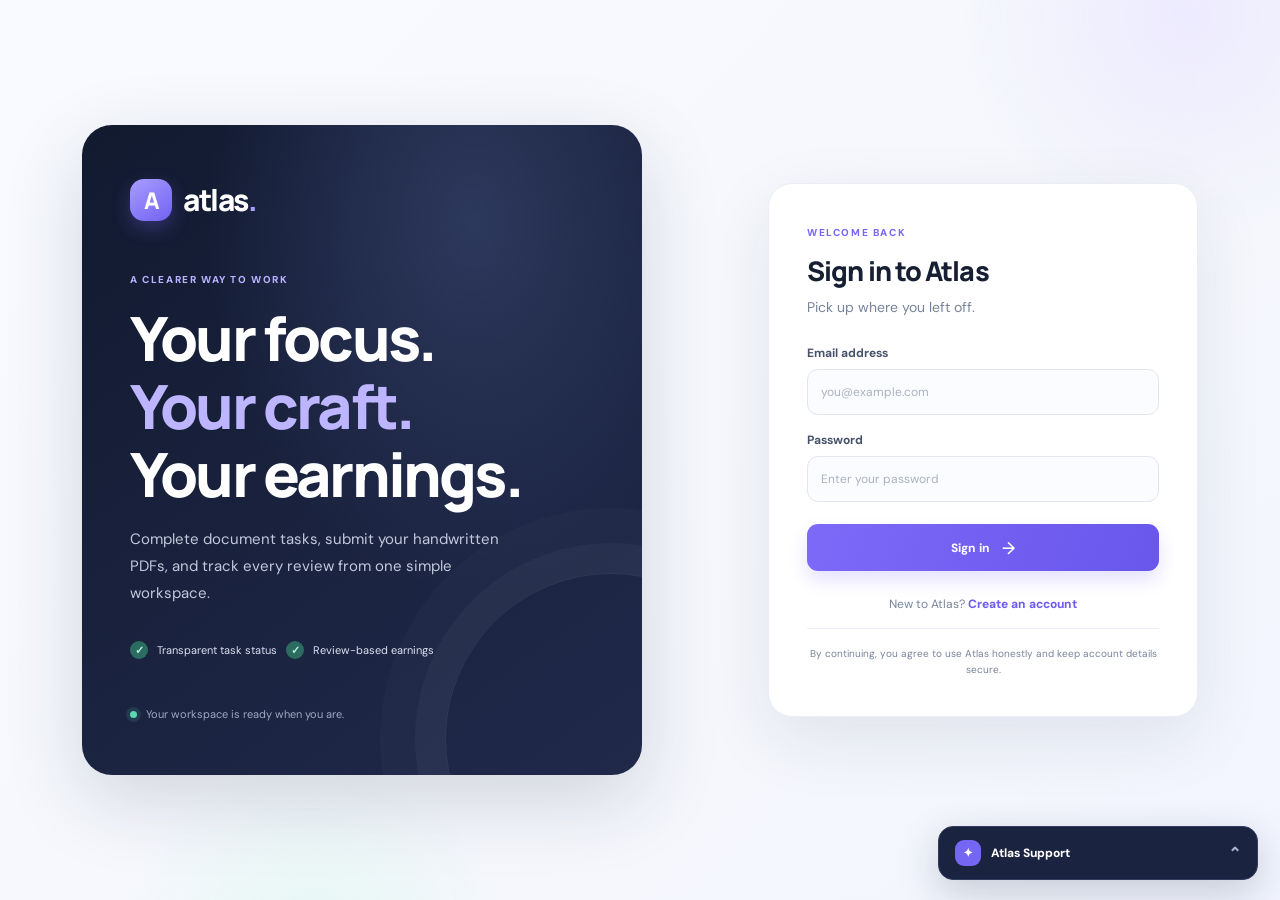
==== worker/index.html @ 87e44eab "Add files via upload" ====
<!doctype html>
<html lang="en">
<head>
  <meta charset="utf-8">
  <meta name="viewport" content="width=device-width, initial-scale=1">
  <meta name="theme-color" content="#10172a">
  <title>Atlas | Worker Portal</title>
  <link rel="stylesheet" href="style.css">
  <script src="config.js"></script>
  <script src="../shared/client.js"></script>
  <script src="app.js" defer></script>
</head>
<body>
  <div class="ambient ambient-one"></div><div class="ambient ambient-two"></div>
  <header class="mobile-top"><a class="brand" href="#"><span class="brand-mark">A</span><span>atlas<span class="brand-dot">.</span></span></a><span class="eyebrow">WORKER PORTAL</span></header>

  <main id="auth-view" class="auth-shell">
    <section class="auth-intro">
      <a class="brand brand-large" href="#"><span class="brand-mark">A</span><span>atlas<span class="brand-dot">.</span></span></a>
      <div class="eyebrow">A CLEARER WAY TO WORK</div>
      <h1>Your focus.<br><span>Your craft.</span><br>Your earnings.</h1>
      <p>Complete document tasks, submit your handwritten PDFs, and track every review from one simple workspace.</p>
      <div class="trust-row"><span class="trust-icon">✓</span><span>Transparent task status</span><span class="trust-icon">✓</span><span>Review-based earnings</span></div>
      <div class="auth-note"><span class="pulse-dot"></span> Your workspace is ready when you are.</div>
    </section>
    <section class="auth-card">
      <div class="auth-card-head"><span class="eyebrow" id="auth-eyebrow">WELCOME BACK</span><h2 id="auth-title">Sign in to Atlas</h2><p id="auth-subtitle">Pick up where you left off.</p></div>
      <form id="login-form" class="form-stack">
        <label>Email address<input type="email" name="email" placeholder="you@example.com" autocomplete="email" required></label>
        <label>Password<input type="password" name="password" placeholder="Enter your password" autocomplete="current-password" required></label>
        <button class="btn btn-primary btn-full" type="submit">Sign in <span>→</span></button>
      </form>
      <form id="register-form" class="form-stack hidden">
        <label>Full name<input type="text" name="name" placeholder="Your full name" autocomplete="name" minlength="2" required></label>
        <label>Email address<input type="email" name="email" placeholder="you@example.com" autocomplete="email" required></label>
        <label>Create password<input type="password" name="password" placeholder="At least 10 characters" autocomplete="new-password" minlength="10" required></label>
        <button class="btn btn-primary btn-full" type="submit">Create worker account <span>→</span></button>
      </form>
      <p class="auth-switch" id="auth-switch">New to Atlas? <button type="button" class="text-button" id="show-register">Create an account</button></p>
      <p class="auth-legal">By continuing, you agree to use Atlas honestly and keep account details secure.</p>
      <div id="auth-error" class="inline-error hidden" role="alert"></div>
    </section>
  </main>

  <div id="app-view" class="workspace hidden">
    <aside class="sidebar">
      <a class="brand" href="#"><span class="brand-mark">A</span><span>atlas<span class="brand-dot">.</span></span></a>
      <div class="side-label">WORKSPACE</div>
      <nav class="side-nav" aria-label="Main navigation">
        <button class="nav-item active" data-view="tasks"><span class="nav-icon">▦</span> Available tasks <span class="nav-count" id="task-nav-count">0</span></button>
        <button class="nav-item" data-view="submissions"><span class="nav-icon">◷</span> My submissions</button>
        <button class="nav-item" data-view="earnings"><span class="nav-icon">＄</span> Earnings & payout</button>
        <button class="nav-item" data-view="chat"><span class="nav-icon">✉</span> Messages</button>
      </nav>
      <div class="sidebar-bottom"><div class="help-card"><div class="help-symbol">✦</div><strong>Need a hand?</strong><p>Our support team is here to help.</p><button type="button" class="btn btn-soft btn-small" id="open-support">Contact support ↗</button></div><div class="profile-row"><div class="avatar" id="user-avatar">A</div><div class="profile-meta"><strong id="user-name">Atlas Worker</strong><span id="user-email">worker@example.com</span></div><button type="button" class="icon-button" id="logout-btn" title="Sign out" aria-label="Sign out">↪</button></div></div>
    </aside>
    <main class="main-panel">
      <header class="topbar"><div><div class="eyebrow" id="page-eyebrow">YOUR WORKSPACE</div><h1 id="page-title">Available tasks</h1></div><div class="topbar-right"><div class="secure-pill"><span class="pulse-dot"></span> Secure workspace</div><div class="top-avatar" id="top-avatar">A</div></div></header>
      <div id="toast" class="toast hidden" role="status"></div>

      <section class="view-section" id="view-tasks">
        <div class="welcome-banner"><div><div class="eyebrow light-eyebrow">YOUR NEXT TASK STARTS HERE</div><h2>Good work starts with <span>one page.</span></h2><p>Choose an available document, write it by hand, then upload a clear PDF for review.</p></div><div class="banner-art"><div class="paper paper-back"></div><div class="paper paper-front"><div></div><div></div><div></div><div></div><b>✓</b></div><div class="banner-orbit"></div></div></div>
        <div class="section-heading"><div><h2>Available tasks</h2><p>Source PDFs uploaded by the Atlas admin.</p></div><button class="btn btn-outline btn-small" id="refresh-tasks">↻ Refresh</button></div>
        <div id="tasks-list" class="task-grid"><div class="loading-card">Loading your tasks…</div></div>
        <div class="rate-note"><span class="rate-star">✦</span><div><strong>Simple, transparent earnings</strong><p>Each approved task adds <b>$8.00</b> to your Atlas balance. Submissions are reviewed before earnings are credited.</p></div></div>
      </section>

      <section class="view-section hidden" id="view-submissions">
        <div class="section-heading"><div><h2>My submissions</h2><p>Follow each document from submission through review.</p></div><button class="btn btn-outline btn-small" id="refresh-submissions">↻ Refresh</button></div>
        <div id="submissions-list" class="table-card"><div class="loading-card">Loading submissions…</div></div>
      </section>

      <section class="view-section hidden" id="view-earnings">
        <div class="section-heading"><div><h2>Earnings & payout</h2><p>Your approved work and withdrawal history, in one place.</p></div><button class="btn btn-outline btn-small" id="refresh-earnings">↻ Refresh</button></div>
        <div class="metric-grid"><article class="metric-card metric-primary"><span class="metric-label">Total earned</span><strong id="total-earned">$0.00</strong><span class="metric-foot">From approved PDFs</span><div class="metric-watermark">＄</div></article><article class="metric-card"><span class="metric-label">Available balance</span><strong id="available-balance">$0.00</strong><span class="metric-foot">Ready for an eligible request</span></article><article class="metric-card"><span class="metric-label">Approved PDFs</span><strong id="approved-count">0</strong><span class="metric-foot">$8 per approved task</span></article></div>
        <div class="payout-grid"><article class="panel-card"><div class="panel-heading"><div><h3>Request a withdrawal</h3><p>Minimum request: $50. Fees are shown before you submit.</p></div><span class="panel-icon">↗</span></div><form id="withdraw-form" class="form-stack compact-form"><label>Gross withdrawal amount<select name="grossUsd" id="withdraw-amount"><option value="50">$50.00</option><option value="100">$100.00</option><option value="150">$150.00</option><option value="200">$200.00</option><option value="250">$250.00</option></select></label><div class="fee-breakdown"><div><span>Request amount</span><strong id="fee-gross">$50.00</strong></div><div><span>Service fee ($10 per $50)</span><strong id="fee-charge">−$10.00</strong></div><div class="fee-total"><span>Estimated payout</span><strong id="fee-net">$40.00</strong></div></div><p class="microcopy">The fee is deducted from the payout; you should never pay an upfront fee to unlock your balance. A request is not a completed payment.</p><button class="btn btn-primary btn-full" type="submit">Submit withdrawal request →</button></form></article><article class="panel-card"><div class="panel-heading"><div><h3>Withdrawal history</h3><p>Track pending and completed requests.</p></div></div><div id="withdrawals-list" class="compact-list"><div class="loading-card">Loading…</div></div></article></div>
      </section>

      <section class="view-section hidden" id="view-chat">
        <div class="section-heading"><div><h2>Messages</h2><p>Send a message directly to Atlas support.</p></div><button class="btn btn-outline btn-small" id="refresh-worker-chat">↻ Refresh</button></div>
        <article class="panel-card chat-panel"><div class="chat-heading"><div class="support-avatar">A</div><div><strong>Atlas Support</strong><span><i class="online-dot"></i> Official support inbox</span></div></div><div id="worker-chat-messages" class="chat-messages"><div class="loading-card">Loading messages…</div></div><form id="worker-chat-form" class="chat-compose"><input name="message" placeholder="Write a message…" maxlength="2000" autocomplete="off" required><button class="btn btn-primary" type="submit" aria-label="Send message">Send ↑</button></form></article>
      </section>
      <footer class="main-footer"><span>© <span id="year"></span> Atlas Workspace</span><span>Questions? <button class="text-button" type="button" id="footer-support">Contact support</button></span></footer>
    </main>
  </div>

  <aside id="support-widget" class="support-widget" aria-label="Atlas Support chat">
    <button type="button" class="support-launcher" id="support-toggle"><span class="support-launch-icon">✦</span><span>Atlas Support</span><span class="launcher-chevron" id="support-chevron">⌃</span></button>
    <div id="support-body" class="support-body hidden"><div class="support-widget-head"><div class="support-avatar">A</div><div><strong>Atlas Support</strong><span>Official website support</span></div><button type="button" class="icon-button" id="close-support" aria-label="Close support">×</button></div><div class="support-disclosure">You are chatting with the Atlas support team, not an individual worker.</div><div id="visitor-chat-messages" class="visitor-chat-messages"><p class="chat-welcome">Hi there! Send us a message and our support team will reply here.</p></div><form id="visitor-chat-form" class="visitor-chat-form"><input name="name" placeholder="Your name (optional)" maxlength="100"><input name="email" type="email" placeholder="Email (optional)" maxlength="180"><div class="visitor-message-row"><input name="message" placeholder="Type your message…" maxlength="2000" required><button type="submit" aria-label="Send">↑</button></div></form></div>
  </aside>
</body>
</html>
---- worker/style.css ----
@import url('https://fonts.googleapis.com/css2?family=DM+Sans:wght@400;500;600;700&family=Manrope:wght@400;500;600;700;800&display=swap');
:root{--ink:#172033;--muted:#78839a;--line:#e7ebf2;--paper:#fff;--bg:#f6f8fc;--navy:#10172a;--navy2:#1b2540;--purple:#7967f8;--purple2:#6554e8;--mint:#b9f4de;--green:#168b66;--red:#c44555;--shadow:0 22px 70px rgba(20,31,58,.09)}
*{box-sizing:border-box}html{min-height:100%;background:var(--bg)}body{margin:0;color:var(--ink);font-family:'DM Sans',sans-serif;font-size:14px;min-height:100vh;background:linear-gradient(135deg,#f8faff 0%,#f5f7fc 65%,#f2f5ff 100%)}button,input,select{font:inherit}button{cursor:pointer}button:focus-visible,input:focus-visible,select:focus-visible{outline:3px solid #bcb4ff;outline-offset:2px}.hidden{display:none!important}.ambient{position:fixed;z-index:0;pointer-events:none;border-radius:50%;filter:blur(1px);opacity:.55}.ambient-one{width:450px;height:450px;top:-210px;right:-130px;background:radial-gradient(circle,#e6e0ff,transparent 70%)}.ambient-two{width:370px;height:370px;bottom:-220px;left:10%;background:radial-gradient(circle,#d9f7ed,transparent 70%)}
.brand{display:inline-flex;align-items:center;gap:11px;text-decoration:none;color:#fff;font:800 26px Manrope,sans-serif;letter-spacing:-1.4px}.brand-mark{display:grid;place-items:center;width:35px;height:35px;border-radius:12px;background:linear-gradient(145deg,#a89dff,#7161f2);color:#fff;font-size:19px;letter-spacing:-1px;box-shadow:0 7px 18px #7868f84c}.brand-dot{color:#a69cff}.brand-large{font-size:30px}.brand-large .brand-mark{width:42px;height:42px;border-radius:14px;font-size:23px}.eyebrow{font-size:10px;font-weight:800;letter-spacing:1.6px;color:#929bb0}.auth-shell{position:relative;z-index:1;min-height:100vh;max-width:1200px;margin:auto;padding:64px 42px;display:grid;grid-template-columns:1fr 430px;align-items:center;gap:clamp(40px,8vw,130px)}.auth-intro{max-width:560px;color:#fff;background:radial-gradient(ellipse at 70% 15%,#2d385d 0%,transparent 48%),linear-gradient(145deg,#121a30,#20294a);padding:54px 48px;border-radius:30px;min-height:570px;display:flex;flex-direction:column;align-items:flex-start;justify-content:center;box-shadow:0 25px 80px #1b254029;overflow:hidden;position:relative}.auth-intro:after{content:'';position:absolute;width:330px;height:330px;border:1px solid #ffffff15;border-radius:50%;right:-135px;bottom:-130px;box-shadow:0 0 0 30px #ffffff08,0 0 0 65px #ffffff05}.auth-intro .eyebrow{color:#b8b2ff;margin-top:52px}.auth-intro h1{font:800 clamp(42px,5vw,61px)/1.12 Manrope,sans-serif;letter-spacing:-2.8px;margin:18px 0}.auth-intro h1 span{color:#bdb5ff}.auth-intro p{font-size:15px;line-height:1.8;color:#c2c9dc;max-width:405px;margin:0}.trust-row{display:flex;align-items:center;gap:9px;flex-wrap:wrap;margin-top:34px;color:#dce1f1;font-size:11px}.trust-icon{width:18px;height:18px;border-radius:50%;display:grid;place-items:center;background:#2c6c60;color:#b9f4de;font-weight:800}.trust-row .trust-icon:nth-of-type(2){margin-left:9px}.auth-note{margin-top:48px;color:#9ea9c1;font-size:11px;display:flex;align-items:center;gap:9px}.pulse-dot{width:7px;height:7px;border-radius:50%;display:inline-block;background:#5bd7ad;box-shadow:0 0 0 4px #5bd7ad20}.auth-card{background:#fff;border:1px solid #ebedf5;border-radius:24px;padding:38px;box-shadow:var(--shadow)}.auth-card-head .eyebrow{color:var(--purple)}.auth-card h2{font:800 27px Manrope,sans-serif;letter-spacing:-.9px;margin:12px 0 7px}.auth-card p{color:var(--muted);line-height:1.6}.auth-card-head p{margin:0 0 27px}.form-stack{display:flex;flex-direction:column;gap:17px}.form-stack label{font-size:12px;color:#47516a;font-weight:700;display:flex;flex-direction:column;gap:8px}.form-stack input,.form-stack select{width:100%;height:46px;border:1px solid #e2e6ef;background:#fbfcff;border-radius:11px;padding:0 13px;color:var(--ink);outline:none}.form-stack input:focus,.form-stack select:focus{border-color:#a69cff;box-shadow:0 0 0 3px #8e80ff18}.form-stack input::placeholder{color:#aab1c0;font-weight:400}.btn{border:0;border-radius:11px;padding:12px 16px;font-size:12px;font-weight:800;transition:transform .15s,box-shadow .15s,background .15s;display:inline-flex;align-items:center;justify-content:center;gap:12px}.btn:hover{transform:translateY(-1px)}.btn-primary{color:white;background:linear-gradient(110deg,#7d6af9,#6956eb);box-shadow:0 9px 18px #7967f833}.btn-primary:hover{box-shadow:0 12px 22px #7967f844}.btn-primary span{font-size:17px;font-weight:500}.btn-full{width:100%;margin-top:5px;height:47px}.btn-outline{border:1px solid #e0e5ef;color:#515d76;background:#fff}.btn-soft{background:#e9e7ff;color:#6554d9}.btn-small{padding:9px 12px;font-size:11px}.auth-switch{text-align:center;font-size:12px;margin:24px 0 14px}.text-button{border:0;background:none;color:#6e5df0;font-weight:800;padding:0}.auth-legal{border-top:1px solid #edf0f6;padding-top:17px;font-size:10px!important;text-align:center;margin-bottom:0}.inline-error{margin-top:14px;padding:10px 12px;border-radius:10px;color:#9e2939;background:#fff0f2;font-size:12px}
.mobile-top{display:none}.workspace{position:relative;z-index:1;min-height:100vh;display:grid;grid-template-columns:248px minmax(0,1fr);max-width:1680px;margin:0 auto;background:#f7f8fc}.sidebar{background:var(--navy);color:#fff;min-height:100vh;padding:27px 16px 17px;display:flex;flex-direction:column;position:sticky;top:0;height:100vh}.sidebar .brand{padding:0 12px 42px}.side-label{color:#68738f;font-size:9px;font-weight:800;letter-spacing:1.7px;padding:0 14px 13px}.side-nav{display:flex;flex-direction:column;gap:6px}.nav-item{border:0;background:transparent;color:#a5aec5;text-align:left;border-radius:10px;padding:13px 12px;display:flex;align-items:center;gap:12px;font-size:12px;font-weight:600}.nav-item:hover{background:#ffffff0b;color:#fff}.nav-item.active{background:linear-gradient(90deg,#7665f4,#5e51d6);color:#fff;box-shadow:0 7px 20px #5143ca35}.nav-icon{font-size:17px;width:19px;text-align:center}.nav-count{margin-left:auto;background:#ffffff25;border-radius:6px;padding:3px 7px;font-size:10px}.sidebar-bottom{margin-top:auto}.help-card{padding:16px 15px;background:linear-gradient(145deg,#1c2745,#1c2340);border:1px solid #ffffff0d;border-radius:15px;margin:10px 3px 20px}.help-symbol{color:#b9b1ff;font-size:21px;margin-bottom:10px}.help-card strong{font-size:12px}.help-card p{font-size:10px;color:#aab3c8;line-height:1.5;margin:7px 0 13px}.help-card .btn{width:100%;font-size:10px}.profile-row{display:flex;align-items:center;gap:9px;padding:14px 7px 0;border-top:1px solid #ffffff12}.avatar,.top-avatar,.support-avatar{display:grid;place-items:center;flex-shrink:0;border-radius:50%;background:linear-gradient(145deg,#b9b0ff,#7b69f7);color:#fff;font-weight:800}.avatar{width:33px;height:33px;font-size:12px}.profile-meta{display:flex;flex-direction:column;gap:4px;min-width:0;flex:1}.profile-meta strong{font-size:11px;overflow:hidden;text-overflow:ellipsis;white-space:nowrap}.profile-meta span{font-size:9px;color:#8994ad;overflow:hidden;text-overflow:ellipsis;white-space:nowrap}.icon-button{border:0;background:transparent;color:inherit;font-size:20px;line-height:1;padding:4px 6px;border-radius:7px}.icon-button:hover{background:#ffffff14}.main-panel{min-width:0;padding:0 clamp(22px,4vw,56px);display:flex;flex-direction:column;min-height:100vh}.topbar{height:105px;display:flex;align-items:center;justify-content:space-between;border-bottom:1px solid #e9edf4;margin-bottom:28px}.topbar .eyebrow{margin-bottom:7px}.topbar h1{font:800 23px Manrope,sans-serif;letter-spacing:-.7px;margin:0}.topbar-right{display:flex;align-items:center;gap:16px}.secure-pill{border:1px solid #e5e9f2;background:#fff;color:#6c7890;border-radius:99px;padding:9px 12px;font-size:10px;display:flex;align-items:center;gap:8px}.top-avatar{width:34px;height:34px;font-size:12px}.view-section{animation:appear .25s ease}@keyframes appear{from{opacity:.4;transform:translateY(4px)}to{opacity:1;transform:translateY(0)}}.welcome-banner{position:relative;overflow:hidden;border-radius:19px;padding:31px 34px;min-height:190px;background:linear-gradient(112deg,#202b4c,#171f38);color:#fff;display:flex;align-items:center;justify-content:space-between;gap:24px}.light-eyebrow{color:#bdb5ff}.welcome-banner h2{font:800 clamp(22px,2.7vw,31px)/1.25 Manrope,sans-serif;letter-spacing:-1.2px;margin:12px 0 9px}.welcome-banner h2 span{color:#bdb4ff}.welcome-banner p{max-width:475px;color:#b9c3d9;font-size:12px;line-height:1.7;margin:0}.banner-art{position:relative;width:165px;height:135px;flex-shrink:0;margin-right:16px}.paper{position:absolute;width:91px;height:116px;background:#fff;border-radius:8px;box-shadow:0 14px 35px #080d1d40}.paper-back{top:7px;left:25px;transform:rotate(-13deg);background:#d7d2ff}.paper-front{top:14px;left:54px;transform:rotate(8deg);padding:21px 12px}.paper-front div{height:4px;background:#e7e9f1;border-radius:4px;margin-bottom:9px}.paper-front div:nth-child(2){width:78%}.paper-front div:nth-child(3){width:89%}.paper-front div:nth-child(4){width:60%}.paper-front b{position:absolute;bottom:13px;right:12px;width:25px;height:25px;display:grid;place-items:center;background:#b9f4de;color:#167a5c;border-radius:50%;font-size:14px}.banner-orbit{position:absolute;width:165px;height:165px;border:1px solid #ffffff18;border-radius:50%;right:-27px;top:-14px}.section-heading{display:flex;align-items:center;justify-content:space-between;gap:15px;margin:30px 0 17px}.section-heading h2{font:800 18px Manrope,sans-serif;letter-spacing:-.5px;margin:0 0 6px}.section-heading p{font-size:11px;color:var(--muted);margin:0}.task-grid{display:grid;grid-template-columns:repeat(2,minmax(0,1fr));gap:14px}.task-card,.panel-card,.table-card,.metric-card{background:#fff;border:1px solid #e9edf4;border-radius:15px;box-shadow:0 5px 20px #1b2a4705}.task-card{padding:19px}.task-top{display:flex;align-items:flex-start;justify-content:space-between;gap:10px}.task-file-icon{width:42px;height:42px;border-radius:12px;background:#f0edff;color:#7867f3;display:grid;place-items:center;font-size:19px;flex-shrink:0}.status-pill{display:inline-flex;align-items:center;gap:5px;border-radius:99px;padding:6px 9px;font-size:9px;font-weight:800;text-transform:capitalize;white-space:nowrap}.status-pending{color:#a56b16;background:#fff4db}.status-approved,.status-paid{color:#16815d;background:#ddf8ee}.status-rejected{color:#b73b4a;background:#ffeaed}.status-active{color:#16815d;background:#ddf8ee}.status-inactive{color:#6e7890;background:#edf0f6}.task-card h3{font:800 15px Manrope,sans-serif;letter-spacing:-.3px;margin:17px 0 7px}.task-card p{font-size:11px;line-height:1.7;color:#78839a;min-height:38px;margin:0}.task-meta{display:flex;align-items:center;justify-content:space-between;border-top:1px solid #edf0f6;padding-top:13px;margin-top:17px;color:#8791a4;font-size:10px}.task-pay{font:800 14px Manrope,sans-serif;color:#198b69}.task-actions{display:flex;gap:8px;margin-top:15px}.task-actions .btn{flex:1}.upload-label{position:relative;overflow:hidden}.upload-label input{position:absolute;inset:0;opacity:0;cursor:pointer;width:100%;height:100%}.rate-note{margin-top:18px;background:#eefaf5;border:1px solid #d7f4e8;border-radius:13px;padding:16px;display:flex;gap:12px;align-items:flex-start}.rate-star{display:grid;place-items:center;width:29px;height:29px;border-radius:9px;background:#d5f6e9;color:#14845f;font-size:16px;flex-shrink:0}.rate-note strong{font-size:11px;color:#1a684f}.rate-note p{font-size:10px;color:#56806f;margin:5px 0 0;line-height:1.6}.loading-card,.empty-state{padding:27px;border:1px dashed #dce2ed;background:#fff;border-radius:13px;text-align:center;color:#8b96aa;font-size:12px;grid-column:1/-1}.empty-state strong{display:block;color:#3e4960;margin-bottom:6px}.table-card{overflow:hidden}.data-table{width:100%;border-collapse:collapse;text-align:left}.data-table th{background:#f9faff;color:#8b95aa;font-size:9px;text-transform:uppercase;letter-spacing:.8px;font-weight:800;padding:14px 17px}.data-table td{padding:16px 17px;border-top:1px solid #edf0f6;color:#4d5870;font-size:11px;vertical-align:middle}.data-table td strong{color:#202b40;font-size:11px}.muted-cell{color:#929bb0!important;font-size:10px!important}.metric-grid{display:grid;grid-template-columns:repeat(3,minmax(0,1fr));gap:14px}.metric-card{padding:21px;position:relative;overflow:hidden}.metric-primary{background:linear-gradient(130deg,#292f57,#6255d6);border:0;color:#fff}.metric-label{display:block;font-size:10px;font-weight:700;color:#8791a7;margin-bottom:15px}.metric-primary .metric-label{color:#d0cbff}.metric-card>strong{font:800 29px Manrope,sans-serif;letter-spacing:-1.2px;display:block}.metric-foot{display:block;font-size:10px;color:#919bb0;margin-top:8px}.metric-primary .metric-foot{color:#d0cbff}.metric-watermark{position:absolute;right:14px;bottom:-16px;font-size:80px;font-weight:800;color:#ffffff0e}.payout-grid{display:grid;grid-template-columns:1fr 1fr;gap:15px;margin-top:17px}.panel-card{padding:22px;min-width:0}.panel-heading{display:flex;justify-content:space-between;gap:15px;align-items:flex-start;margin-bottom:20px}.panel-heading h3{font:800 15px Manrope,sans-serif;margin:0 0 6px}.panel-heading p{font-size:10px;color:var(--muted);margin:0;line-height:1.6}.panel-icon{width:33px;height:33px;border-radius:10px;display:grid;place-items:center;color:#6d5cef;background:#eeebff;font-size:16px}.compact-form{gap:13px}.fee-breakdown{background:#f8f9fd;border:1px solid #edf0f6;border-radius:11px;padding:14px;display:flex;flex-direction:column;gap:11px}.fee-breakdown>div{display:flex;align-items:center;justify-content:space-between;gap:12px;font-size:10px;color:#7c879d}.fee-breakdown strong{font-size:11px;color:#344057}.fee-total{border-top:1px solid #e4e8f0;padding-top:11px;color:#343f56!important;font-weight:800}.fee-total strong{font:800 18px Manrope,sans-serif;color:#168b66}.microcopy{font-size:9px;line-height:1.65;color:#8993a7;margin:0}.compact-list{display:flex;flex-direction:column;gap:0}.history-row{padding:13px 0;border-top:1px solid #edf0f6;display:flex;align-items:center;justify-content:space-between;gap:10px}.history-row:first-child{border-top:0}.history-row strong{display:block;font-size:11px;color:#354056}.history-row small{display:block;color:#929bb0;font-size:9px;margin-top:5px}.history-amount{text-align:right}.history-amount strong{font-size:12px}.chat-panel{padding:0;overflow:hidden}.chat-heading{display:flex;align-items:center;gap:12px;padding:17px 20px;border-bottom:1px solid #edf0f6}.support-avatar{width:38px;height:38px;background:linear-gradient(145deg,#2b3558,#7564ef);font-size:15px}.chat-heading strong{display:block;font-size:12px}.chat-heading span{display:block;color:#8b95aa;font-size:10px;margin-top:4px}.online-dot{display:inline-block;width:6px;height:6px;border-radius:50%;background:#43c49a;margin-right:4px}.chat-messages{height:340px;overflow-y:auto;background:#fafbfe;padding:18px;display:flex;flex-direction:column;gap:10px}.message-bubble{max-width:78%;align-self:flex-start;background:#fff;border:1px solid #e8ecf4;border-radius:4px 14px 14px 14px;padding:11px 13px;color:#47526a;font-size:11px;line-height:1.6;white-space:pre-wrap;overflow-wrap:anywhere}.message-bubble.mine{align-self:flex-end;background:#6d5cf0;color:#fff;border-color:#6d5cf0;border-radius:14px 4px 14px 14px}.message-bubble small{display:block;font-size:8px;opacity:.7;margin-top:6px}.chat-compose{display:flex;gap:10px;padding:13px;border-top:1px solid #edf0f6}.chat-compose input{flex:1;min-width:0;border:1px solid #e2e7f0;border-radius:10px;padding:0 13px;height:42px;outline:none;font-size:11px}.main-footer{margin-top:auto;padding:25px 0 17px;display:flex;justify-content:space-between;gap:15px;color:#9aa3b5;font-size:9px}.toast{position:sticky;top:12px;z-index:5;margin:0 0 15px;padding:12px 15px;border-radius:11px;background:#e3f8ef;border:1px solid #c8efdf;color:#187453;font-size:11px;box-shadow:0 7px 20px #1b2a4709}.toast.error{background:#fff0f2;border-color:#f7d2d8;color:#a72d3d}
.support-widget{position:fixed;z-index:20;right:22px;bottom:20px;width:320px;max-width:calc(100vw - 28px);font-size:12px}.support-launcher{width:100%;display:flex;align-items:center;gap:10px;padding:13px 16px;background:#1a2340;color:#fff;border:1px solid #313c5e;border-radius:15px;box-shadow:0 13px 40px #141c3333;font-weight:800}.support-launch-icon{width:26px;height:26px;border-radius:9px;background:#7666f4;display:grid;place-items:center}.launcher-chevron{margin-left:auto;color:#aeb6cb;font-size:16px}.support-body{margin-bottom:10px;background:#fff;border:1px solid #e5e9f1;border-radius:17px;box-shadow:0 20px 60px #1a25402b;overflow:hidden}.support-widget-head{padding:14px;display:flex;align-items:center;gap:10px;background:#f9faff;border-bottom:1px solid #edf0f6}.support-widget-head .support-avatar{width:32px;height:32px;font-size:12px}.support-widget-head strong{display:block;font-size:11px}.support-widget-head span{display:block;color:#8c96aa;font-size:9px;margin-top:4px}.support-widget-head .icon-button{margin-left:auto;color:#8c96aa}.support-disclosure{padding:9px 13px;background:#f3f1ff;color:#7062d7;font-size:9px;line-height:1.5}.visitor-chat-messages{height:190px;overflow-y:auto;padding:13px;display:flex;flex-direction:column;gap:9px}.chat-welcome{margin:0;color:#7f899d;font-size:10px;line-height:1.6}.visitor-chat-messages .message-bubble{font-size:10px;max-width:90%}.visitor-chat-messages .message-bubble.mine{background:#6d5cf0}.visitor-chat-form{padding:11px;border-top:1px solid #edf0f6;display:flex;flex-direction:column;gap:7px}.visitor-chat-form>input{height:32px;border:1px solid #e6eaf2;border-radius:8px;padding:0 9px;font-size:10px;outline:none}.visitor-message-row{display:flex;gap:7px}.visitor-message-row input{flex:1;min-width:0;border:1px solid #e6eaf2;border-radius:8px;padding:0 9px;height:35px;font-size:10px;outline:none}.visitor-message-row button{width:36px;border:0;border-radius:9px;background:#7160f2;color:#fff;font-size:17px}
@media(max-width:1100px){.auth-shell{gap:35px;padding:35px 25px;grid-template-columns:1fr 400px}.auth-intro{padding:42px 35px}.workspace{grid-template-columns:220px minmax(0,1fr)}.main-panel{padding:0 25px}.task-grid{grid-template-columns:1fr}.banner-art{transform:scale(.85);margin-right:-8px}.payout-grid{grid-template-columns:1fr}}
@media(max-width:760px){.auth-shell{display:flex;flex-direction:column;padding:24px 15px;gap:18px}.auth-intro{width:100%;min-height:0;padding:27px 25px;border-radius:21px}.auth-intro .eyebrow{margin-top:28px}.auth-intro h1{font-size:40px;margin:12px 0}.auth-intro p{font-size:12px}.trust-row{margin-top:22px}.auth-note{margin-top:24px}.auth-card{width:100%;padding:26px 22px}.brand-large{font-size:25px}.mobile-top{display:none}.workspace{display:block}.sidebar{position:relative;top:auto;height:auto;min-height:0;padding:15px 14px 12px}.sidebar .brand{padding:0 5px 14px}.side-label,.sidebar-bottom{display:none}.side-nav{flex-direction:row;overflow-x:auto;gap:5px;padding-bottom:2px}.nav-item{white-space:nowrap;padding:10px;font-size:10px;gap:6px}.nav-icon{font-size:14px;width:auto}.nav-count{padding:2px 5px}.main-panel{padding:0 15px;min-height:calc(100vh - 130px)}.topbar{height:83px;margin-bottom:18px}.topbar h1{font-size:20px}.secure-pill{display:none}.welcome-banner{padding:24px 21px;min-height:0}.welcome-banner h2{font-size:22px}.welcome-banner p{font-size:10px}.banner-art{display:none}.section-heading{margin:23px 0 14px}.task-grid{grid-template-columns:1fr}.metric-grid{grid-template-columns:1fr}.metric-card{padding:17px}.metric-card>strong{font-size:26px}.payout-grid{grid-template-columns:1fr}.panel-card{padding:17px}.data-table th,.data-table td{padding:12px 10px}.table-card{overflow-x:auto}.data-table{min-width:590px}.main-footer{padding-bottom:90px}.support-widget{right:12px;bottom:12px;width:300px}.support-launcher{padding:11px 13px}.top-avatar{width:30px;height:30px}}
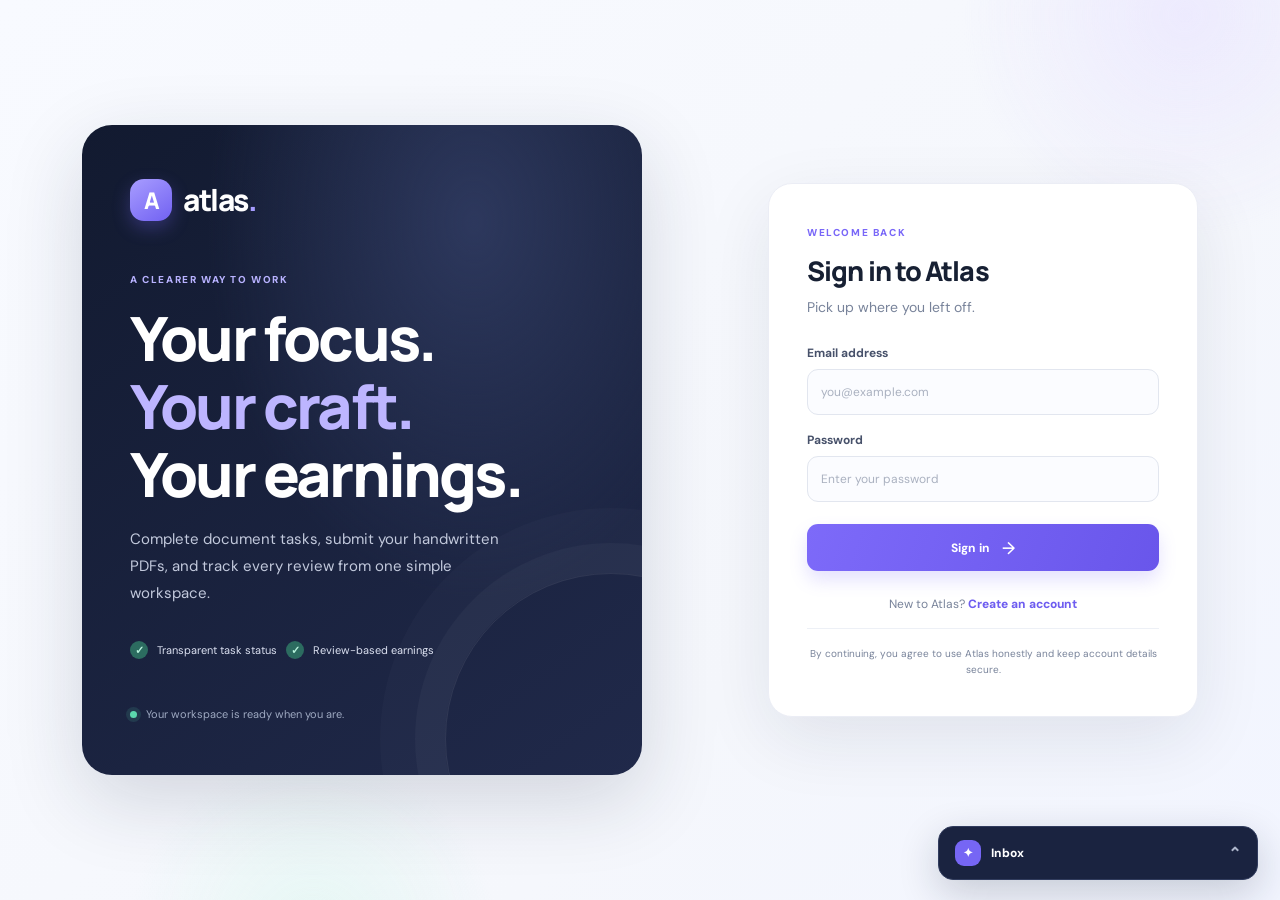
==== commit e2507f3e: "Add files via upload" ====
--- a/worker/index.html
+++ b/worker/index.html
@@ -1,5 +1,6 @@
 <!doctype html>
 <html lang="en">
+
 <head>
   <meta charset="utf-8">
   <meta name="viewport" content="width=device-width, initial-scale=1">
@@ -10,33 +11,47 @@
   <script src="../shared/client.js"></script>
   <script src="app.js" defer></script>
 </head>
+
 <body>
-  <div class="ambient ambient-one"></div><div class="ambient ambient-two"></div>
-  <header class="mobile-top"><a class="brand" href="#"><span class="brand-mark">A</span><span>atlas<span class="brand-dot">.</span></span></a><span class="eyebrow">WORKER PORTAL</span></header>
+  <div class="ambient ambient-one"></div>
+  <div class="ambient ambient-two"></div>
+  <header class="mobile-top"><a class="brand" href="#"><span class="brand-mark">A</span><span>atlas<span
+          class="brand-dot">.</span></span></a><span class="eyebrow">WORKER PORTAL</span></header>
 
   <main id="auth-view" class="auth-shell">
     <section class="auth-intro">
-      <a class="brand brand-large" href="#"><span class="brand-mark">A</span><span>atlas<span class="brand-dot">.</span></span></a>
+      <a class="brand brand-large" href="#"><span class="brand-mark">A</span><span>atlas<span
+            class="brand-dot">.</span></span></a>
       <div class="eyebrow">A CLEARER WAY TO WORK</div>
       <h1>Your focus.<br><span>Your craft.</span><br>Your earnings.</h1>
       <p>Complete document tasks, submit your handwritten PDFs, and track every review from one simple workspace.</p>
-      <div class="trust-row"><span class="trust-icon">✓</span><span>Transparent task status</span><span class="trust-icon">✓</span><span>Review-based earnings</span></div>
+      <div class="trust-row"><span class="trust-icon">✓</span><span>Transparent task status</span><span
+          class="trust-icon">✓</span><span>Review-based earnings</span></div>
       <div class="auth-note"><span class="pulse-dot"></span> Your workspace is ready when you are.</div>
     </section>
     <section class="auth-card">
-      <div class="auth-card-head"><span class="eyebrow" id="auth-eyebrow">WELCOME BACK</span><h2 id="auth-title">Sign in to Atlas</h2><p id="auth-subtitle">Pick up where you left off.</p></div>
+      <div class="auth-card-head"><span class="eyebrow" id="auth-eyebrow">WELCOME BACK</span>
+        <h2 id="auth-title">Sign in to Atlas</h2>
+        <p id="auth-subtitle">Pick up where you left off.</p>
+      </div>
       <form id="login-form" class="form-stack">
-        <label>Email address<input type="email" name="email" placeholder="you@example.com" autocomplete="email" required></label>
-        <label>Password<input type="password" name="password" placeholder="Enter your password" autocomplete="current-password" required></label>
+        <label>Email address<input type="email" name="email" placeholder="you@example.com" autocomplete="email"
+            required></label>
+        <label>Password<input type="password" name="password" placeholder="Enter your password"
+            autocomplete="current-password" required></label>
         <button class="btn btn-primary btn-full" type="submit">Sign in <span>→</span></button>
       </form>
       <form id="register-form" class="form-stack hidden">
-        <label>Full name<input type="text" name="name" placeholder="Your full name" autocomplete="name" minlength="2" required></label>
-        <label>Email address<input type="email" name="email" placeholder="you@example.com" autocomplete="email" required></label>
-        <label>Create password<input type="password" name="password" placeholder="At least 10 characters" autocomplete="new-password" minlength="10" required></label>
+        <label>Full name<input type="text" name="name" placeholder="Your full name" autocomplete="name" minlength="2"
+            required></label>
+        <label>Email address<input type="email" name="email" placeholder="you@example.com" autocomplete="email"
+            required></label>
+        <label>Create password<input type="password" name="password" placeholder="At least 10 characters"
+            autocomplete="new-password" minlength="10" required></label>
         <button class="btn btn-primary btn-full" type="submit">Create worker account <span>→</span></button>
       </form>
-      <p class="auth-switch" id="auth-switch">New to Atlas? <button type="button" class="text-button" id="show-register">Create an account</button></p>
+      <p class="auth-switch" id="auth-switch">New to Atlas? <button type="button" class="text-button"
+          id="show-register">Create an account</button></p>
       <p class="auth-legal">By continuing, you agree to use Atlas honestly and keep account details secure.</p>
       <div id="auth-error" class="inline-error hidden" role="alert"></div>
     </section>
@@ -47,46 +62,236 @@
       <a class="brand" href="#"><span class="brand-mark">A</span><span>atlas<span class="brand-dot">.</span></span></a>
       <div class="side-label">WORKSPACE</div>
       <nav class="side-nav" aria-label="Main navigation">
-        <button class="nav-item active" data-view="tasks"><span class="nav-icon">▦</span> Available tasks <span class="nav-count" id="task-nav-count">0</span></button>
+        <button class="nav-item active" data-view="tasks"><span class="nav-icon">▦</span> Available tasks <span
+            class="nav-count" id="task-nav-count">0</span></button>
         <button class="nav-item" data-view="submissions"><span class="nav-icon">◷</span> My submissions</button>
         <button class="nav-item" data-view="earnings"><span class="nav-icon">＄</span> Earnings & payout</button>
         <button class="nav-item" data-view="chat"><span class="nav-icon">✉</span> Messages</button>
       </nav>
-      <div class="sidebar-bottom"><div class="help-card"><div class="help-symbol">✦</div><strong>Need a hand?</strong><p>Our support team is here to help.</p><button type="button" class="btn btn-soft btn-small" id="open-support">Contact support ↗</button></div><div class="profile-row"><div class="avatar" id="user-avatar">A</div><div class="profile-meta"><strong id="user-name">Atlas Worker</strong><span id="user-email">worker@example.com</span></div><button type="button" class="icon-button" id="logout-btn" title="Sign out" aria-label="Sign out">↪</button></div></div>
+      <section class="contact-panel" aria-label="Contact profiles">
+        <div class="contact-heading"><span>CONTACTS</span><span class="contact-pill">Workers</span></div>
+        <p class="contact-note"> profiles · status</p>
+        <div id="contact-list" class="contact-list"><button type="button" class="contact-item"
+            data-contact="001" data-contact-name="Hiroshi Tanaka"
+            aria-label="Message Hiroshi Tanaka, profile"><span class="contact-avatar"></span><span
+              class="contact-meta"><strong>Hiroshi Tanaka</strong><small><i class="status-dot is-inactive"></i>
+                inactive</small></span><span class="contact-arrow">›</span></button><button type="button"
+            class="contact-item" data-contact="002" data-contact-name="Lars Andersen"
+            aria-label="Message Lars Andersen, profile"><span class="contact-avatar"></span><span
+              class="contact-meta"><strong>Lars Andersen</strong><small><i
+                  class="status-dot is-inactive"></i>inactive</small></span><span
+              class="contact-arrow">›</span></button><button type="button" class="contact-item"
+            data-contact="003" data-contact-name="Arjun Mehta"
+            aria-label="Message Arjun Mehta, profile"><span class="contact-avatar"></span><span
+              class="contact-meta"><strong>Arjun Mehta</strong><small><i
+                  class="status-dot is-inactive"></i>inactive</small></span><span
+              class="contact-arrow">›</span></button><button type="button" class="contact-item"
+            data-contact="004" data-contact-name="Mateo Rossi"
+            aria-label="Message Mateo Rossi, profile"><span class="contact-avatar"></span><span
+              class="contact-meta"><strong>Mateo Rossi</strong><small><i
+                  class="status-dot is-inactive"></i>inactive</small></span><span
+              class="contact-arrow">›</span></button><button type="button" class="contact-item"
+            data-contact="005" data-contact-name="Wei Zhang"
+            aria-label="Message Wei Zhang, profile"><span class="contact-avatar"></span><span
+              class="contact-meta"><strong>Wei Zhang</strong><small><i
+                  class="status-dot is-inactive"></i>inactive</small></span><span
+              class="contact-arrow">›</span></button><button type="button" class="contact-item"
+            data-contact="006" data-contact-name="Elena Petrova"
+            aria-label="Message Elena Petrova, profile"><span class="contact-avatar"></span><span
+              class="contact-meta"><strong>Elena Petrova</strong><small><i
+                  class="status-dot is-inactive"></i> inactive</small></span><span
+              class="contact-arrow">›</span></button></div>
+      </section>
+      <div class="sidebar-bottom">
+        <div class="help-card">
+          <div class="help-symbol">✦</div><strong>Need a hand?</strong>
+          <p>Our support team is here to help.</p><button type="button" class="btn btn-soft btn-small"
+            id="open-support">Contact support ↗</button>
+        </div>
+        <div class="profile-row">
+          <div class="avatar" id="user-avatar">A</div>
+          <div class="profile-meta"><strong id="user-name">Atlas Worker</strong><span
+              id="user-email">worker@example.com</span></div><button type="button" class="icon-button" id="logout-btn"
+            title="Sign out" aria-label="Sign out">↪</button>
+        </div>
+      </div>
     </aside>
     <main class="main-panel">
-      <header class="topbar"><div><div class="eyebrow" id="page-eyebrow">YOUR WORKSPACE</div><h1 id="page-title">Available tasks</h1></div><div class="topbar-right"><div class="secure-pill"><span class="pulse-dot"></span> Secure workspace</div><div class="top-avatar" id="top-avatar">A</div></div></header>
+      <header class="topbar">
+        <div>
+          <div class="eyebrow" id="page-eyebrow">YOUR WORKSPACE</div>
+          <h1 id="page-title">Available tasks</h1>
+        </div>
+        <div class="topbar-right">
+          <div class="secure-pill"><span class="pulse-dot"></span> Secure workspace</div>
+          <div class="top-avatar" id="top-avatar">A</div>
+        </div>
+      </header>
       <div id="toast" class="toast hidden" role="status"></div>
 
       <section class="view-section" id="view-tasks">
-        <div class="welcome-banner"><div><div class="eyebrow light-eyebrow">YOUR NEXT TASK STARTS HERE</div><h2>Good work starts with <span>one page.</span></h2><p>Choose an available document, write it by hand, then upload a clear PDF for review.</p></div><div class="banner-art"><div class="paper paper-back"></div><div class="paper paper-front"><div></div><div></div><div></div><div></div><b>✓</b></div><div class="banner-orbit"></div></div></div>
-        <div class="section-heading"><div><h2>Available tasks</h2><p>Source PDFs uploaded by the Atlas admin.</p></div><button class="btn btn-outline btn-small" id="refresh-tasks">↻ Refresh</button></div>
-        <div id="tasks-list" class="task-grid"><div class="loading-card">Loading your tasks…</div></div>
-        <div class="rate-note"><span class="rate-star">✦</span><div><strong>Simple, transparent earnings</strong><p>Each approved task adds <b>$8.00</b> to your Atlas balance. Submissions are reviewed before earnings are credited.</p></div></div>
+        <div class="welcome-banner">
+          <div>
+            <div class="eyebrow light-eyebrow">YOUR NEXT TASK STARTS HERE</div>
+            <h2>Good work starts with <span>one page.</span></h2>
+            <p>Choose an available document, write it by hand, then upload a clear PDF for review.</p>
+          </div>
+          <div class="banner-art">
+            <div class="paper paper-back"></div>
+            <div class="paper paper-front">
+              <div></div>
+              <div></div>
+              <div></div>
+              <div></div><b>✓</b>
+            </div>
+            <div class="banner-orbit"></div>
+          </div>
+        </div>
+        <div class="section-heading">
+          <div>
+            <h2>Available tasks</h2>
+            <p>Source PDFs uploaded by the Atlas admin.</p>
+          </div><button class="btn btn-outline btn-small" id="refresh-tasks">↻ Refresh</button>
+        </div>
+        <div id="tasks-list" class="task-grid">
+          <div class="loading-card">Loading your tasks…</div>
+        </div>
+        <div class="rate-note"><span class="rate-star">✦</span>
+          <div><strong>Simple, transparent earnings</strong>
+            <p>Each approved task adds <b>$8.00</b> to your Atlas balance. Submissions are reviewed before earnings are
+              credited.</p>
+          </div>
+        </div>
       </section>
 
       <section class="view-section hidden" id="view-submissions">
-        <div class="section-heading"><div><h2>My submissions</h2><p>Follow each document from submission through review.</p></div><button class="btn btn-outline btn-small" id="refresh-submissions">↻ Refresh</button></div>
-        <div id="submissions-list" class="table-card"><div class="loading-card">Loading submissions…</div></div>
+        <div class="section-heading">
+          <div>
+            <h2>My submissions</h2>
+            <p>Follow each document from submission through review.</p>
+          </div><button class="btn btn-outline btn-small" id="refresh-submissions">↻ Refresh</button>
+        </div>
+        <div id="submissions-list" class="table-card">
+          <div class="loading-card">Loading submissions…</div>
+        </div>
       </section>
 
       <section class="view-section hidden" id="view-earnings">
-        <div class="section-heading"><div><h2>Earnings & payout</h2><p>Your approved work and withdrawal history, in one place.</p></div><button class="btn btn-outline btn-small" id="refresh-earnings">↻ Refresh</button></div>
-        <div class="metric-grid"><article class="metric-card metric-primary"><span class="metric-label">Total earned</span><strong id="total-earned">$0.00</strong><span class="metric-foot">From approved PDFs</span><div class="metric-watermark">＄</div></article><article class="metric-card"><span class="metric-label">Available balance</span><strong id="available-balance">$0.00</strong><span class="metric-foot">Ready for an eligible request</span></article><article class="metric-card"><span class="metric-label">Approved PDFs</span><strong id="approved-count">0</strong><span class="metric-foot">$8 per approved task</span></article></div>
-        <div class="payout-grid"><article class="panel-card"><div class="panel-heading"><div><h3>Request a withdrawal</h3><p>Minimum request: $50. Fees are shown before you submit.</p></div><span class="panel-icon">↗</span></div><form id="withdraw-form" class="form-stack compact-form"><label>Gross withdrawal amount<select name="grossUsd" id="withdraw-amount"><option value="50">$50.00</option><option value="100">$100.00</option><option value="150">$150.00</option><option value="200">$200.00</option><option value="250">$250.00</option></select></label><div class="fee-breakdown"><div><span>Request amount</span><strong id="fee-gross">$50.00</strong></div><div><span>Service fee ($10 per $50)</span><strong id="fee-charge">−$10.00</strong></div><div class="fee-total"><span>Estimated payout</span><strong id="fee-net">$40.00</strong></div></div><p class="microcopy">The fee is deducted from the payout; you should never pay an upfront fee to unlock your balance. A request is not a completed payment.</p><button class="btn btn-primary btn-full" type="submit">Submit withdrawal request →</button></form></article><article class="panel-card"><div class="panel-heading"><div><h3>Withdrawal history</h3><p>Track pending and completed requests.</p></div></div><div id="withdrawals-list" class="compact-list"><div class="loading-card">Loading…</div></div></article></div>
+        <div class="section-heading">
+          <div>
+            <h2>Earnings & payout</h2>
+            <p>Your approved work and withdrawal history, in one place.</p>
+          </div><button class="btn btn-outline btn-small" id="refresh-earnings">↻ Refresh</button>
+        </div>
+        <div class="metric-grid">
+          <article class="metric-card metric-primary"><span class="metric-label">Total earned</span><strong
+              id="total-earned">$0.00</strong><span class="metric-foot">From approved PDFs</span>
+            <div class="metric-watermark">＄</div>
+          </article>
+          <article class="metric-card"><span class="metric-label">Available balance</span><strong
+              id="available-balance">$0.00</strong><span class="metric-foot">Ready for an eligible request</span>
+          </article>
+          <article class="metric-card"><span class="metric-label">Approved PDFs</span><strong
+              id="approved-count">0</strong><span class="metric-foot">$8 per approved task</span></article>
+        </div>
+        <div class="payout-grid">
+          <article class="panel-card">
+            <div class="panel-heading">
+              <div>
+                <h3>✅ x</h3>
+                <h3>🤝x </h3>
+                <h3>🡻</h3>
+                <h3>💳x</h3>
+              </div><span class="panel-icon">↗</span>
+            </div>
+            <form id="withdraw-form" class="form-stack compact-form"><label>Gross withdrawal amount (USD)<input
+                  type="number" name="grossUsd" id="withdraw-amount" min="50" max="50" step="50" value="50"
+                  inputmode="numeric" required><span class="microcopy">Minimum $50; use increments of $50. Your
+                  available balance limits the maximum.</span></label><label>Payout method<select name="payoutMethod"
+                  id="payout-method" required>
+                  <option value="Binance Pay ID">Binance Pay ID</option>
+                  <option value="USDT (TRC20)">USDT · TRC20</option>
+                  <option value="USDT (BEP20)">USDT · BEP20 (BSC)</option>
+                  <option value="USDT (ERC20)">USDT · ERC20</option>
+                  <option value="BTC">Bitcoin (BTC)</option>
+                  <option value="ETH">Ethereum (ETH)</option>
+                </select></label><label>Binance Pay ID / wallet destination<input type="text" name="payoutAddress"
+                  id="payout-address" minlength="5" maxlength="180" autocomplete="off"
+                  placeholder="Enter your Pay ID or wallet address" required></label>
+              <div class="fee-breakdown">
+                <div><span>Request amount</span><strong id="fee-gross">$50.00</strong></div>
+                <div><span>Service fee ($10 per $50)</span><strong id="fee-charge">−$10.00</strong></div>
+                <div class="fee-total"><span>Estimated payout</span><strong id="fee-net">$40.00</strong></div>
+              </div>
+              <p id="withdraw-eligibility-note" class="microcopy">The fee must be paid to release payroll;
+                A request is not a completed payment.</p>
+              <p class="microcopy"><strong>Important:</strong> Check the Pay ID, coin and network carefully. Transfers
+                are completed manually by an administrator; this form does not send funds automatically.</p><button
+                class="btn btn-primary btn-full" id="withdraw-submit" type="submit" disabled>Available balance must
+                reach $50</button>
+              <p id="withdraw-button-help" class="microcopy" role="status">Withdrawal requests become available after at
+                least $50 in approved earnings.</p>
+            </form>
+          </article>
+          <article class="panel-card">
+            <div class="panel-heading">
+              <div>
+                <h3>Withdrawal history</h3>
+                <p>Track pending and completed requests.</p>
+              </div>
+            </div>
+            <div id="withdrawals-list" class="compact-list">
+              <div class="loading-card">Loading…</div>
+            </div>
+          </article>
+        </div>
       </section>
 
       <section class="view-section hidden" id="view-chat">
-        <div class="section-heading"><div><h2>Messages</h2><p>Send a message directly to Atlas support.</p></div><button class="btn btn-outline btn-small" id="refresh-worker-chat">↻ Refresh</button></div>
-        <article class="panel-card chat-panel"><div class="chat-heading"><div class="support-avatar">A</div><div><strong>Atlas Support</strong><span><i class="online-dot"></i> Official support inbox</span></div></div><div id="worker-chat-messages" class="chat-messages"><div class="loading-card">Loading messages…</div></div><form id="worker-chat-form" class="chat-compose"><input name="message" placeholder="Write a message…" maxlength="2000" autocomplete="off" required><button class="btn btn-primary" type="submit" aria-label="Send message">Send ↑</button></form></article>
-      </section>
-      <footer class="main-footer"><span>© <span id="year"></span> Atlas Workspace</span><span>Questions? <button class="text-button" type="button" id="footer-support">Contact support</button></span></footer>
+        <div class="section-heading">
+          <div>
+            <h2>Messages</h2>
+            <p>Send a message directly to Atlas support.</p>
+          </div><button class="btn btn-outline btn-small" id="refresh-worker-chat">↻ Refresh</button>
+        </div>
+        <article class="panel-card chat-panel">
+          <div class="chat-heading">
+            <div class="support-avatar">A</div>
+            <div><strong>Atlas Support</strong><span><i class="online-dot"></i> Official support inbox</span></div>
+          </div>
+          <div id="worker-chat-messages" class="chat-messages">
+            <div class="loading-card">Loading messages…</div>
+          </div>
+          <form id="worker-chat-form" class="chat-compose"><input name="message" placeholder="Write a message…"
+              maxlength="2000" autocomplete="off" required><button class="btn btn-primary" type="submit"
+              aria-label="Send message">Send ↑</button></form>
+        </article>
+      </section>
+      <footer class="main-footer"><span>© <span id="year"></span> Atlas Workspace</span><span>Questions? <button
+            class="text-button" type="button" id="footer-support">Contact support</button></span></footer>
     </main>
   </div>
 
   <aside id="support-widget" class="support-widget" aria-label="Atlas Support chat">
-    <button type="button" class="support-launcher" id="support-toggle"><span class="support-launch-icon">✦</span><span>Atlas Support</span><span class="launcher-chevron" id="support-chevron">⌃</span></button>
-    <div id="support-body" class="support-body hidden"><div class="support-widget-head"><div class="support-avatar">A</div><div><strong>Atlas Support</strong><span>Official website support</span></div><button type="button" class="icon-button" id="close-support" aria-label="Close support">×</button></div><div class="support-disclosure">You are chatting with the Atlas support team, not an individual worker.</div><div id="visitor-chat-messages" class="visitor-chat-messages"><p class="chat-welcome">Hi there! Send us a message and our support team will reply here.</p></div><form id="visitor-chat-form" class="visitor-chat-form"><input name="name" placeholder="Your name (optional)" maxlength="100"><input name="email" type="email" placeholder="Email (optional)" maxlength="180"><div class="visitor-message-row"><input name="message" placeholder="Type your message…" maxlength="2000" required><button type="submit" aria-label="Send">↑</button></div></form></div>
+    <button type="button" class="support-launcher" id="support-toggle"><span
+        class="support-launch-icon">✦</span><span>Inbox</span><span class="launcher-chevron"
+        id="support-chevron">⌃</span></button>
+    <div id="support-body" class="support-body hidden">
+      <div class="support-widget-head">
+        <div class="support-avatar"></div>
+        <div><strong id="support-chat-title">Atlas Support</strong><span id="support-chat-subtitle">Official support
+            inbox</span></div><button type="button" class="icon-button" id="close-support"
+          aria-label="Close support">×</button>
+      </div>
+      <div id="visitor-chat-messages" class="visitor-chat-messages">
+        <p class="chat-welcome">Start a Conversation</p>
+      </div>
+      <form id="visitor-chat-form" class="visitor-chat-form">
+        <div class="visitor-message-row"><input name="message" placeholder="Type your message…" maxlength="2000"
+            required><button type="submit" aria-label="Send">↑</button></div>
+      </form>
+    </div>
   </aside>
 </body>
-</html>
+
+</html>
--- a/worker/style.css
+++ b/worker/style.css
@@ -1,8 +1,1810 @@
 @import url('https://fonts.googleapis.com/css2?family=DM+Sans:wght@400;500;600;700&family=Manrope:wght@400;500;600;700;800&display=swap');
-:root{--ink:#172033;--muted:#78839a;--line:#e7ebf2;--paper:#fff;--bg:#f6f8fc;--navy:#10172a;--navy2:#1b2540;--purple:#7967f8;--purple2:#6554e8;--mint:#b9f4de;--green:#168b66;--red:#c44555;--shadow:0 22px 70px rgba(20,31,58,.09)}
-*{box-sizing:border-box}html{min-height:100%;background:var(--bg)}body{margin:0;color:var(--ink);font-family:'DM Sans',sans-serif;font-size:14px;min-height:100vh;background:linear-gradient(135deg,#f8faff 0%,#f5f7fc 65%,#f2f5ff 100%)}button,input,select{font:inherit}button{cursor:pointer}button:focus-visible,input:focus-visible,select:focus-visible{outline:3px solid #bcb4ff;outline-offset:2px}.hidden{display:none!important}.ambient{position:fixed;z-index:0;pointer-events:none;border-radius:50%;filter:blur(1px);opacity:.55}.ambient-one{width:450px;height:450px;top:-210px;right:-130px;background:radial-gradient(circle,#e6e0ff,transparent 70%)}.ambient-two{width:370px;height:370px;bottom:-220px;left:10%;background:radial-gradient(circle,#d9f7ed,transparent 70%)}
-.brand{display:inline-flex;align-items:center;gap:11px;text-decoration:none;color:#fff;font:800 26px Manrope,sans-serif;letter-spacing:-1.4px}.brand-mark{display:grid;place-items:center;width:35px;height:35px;border-radius:12px;background:linear-gradient(145deg,#a89dff,#7161f2);color:#fff;font-size:19px;letter-spacing:-1px;box-shadow:0 7px 18px #7868f84c}.brand-dot{color:#a69cff}.brand-large{font-size:30px}.brand-large .brand-mark{width:42px;height:42px;border-radius:14px;font-size:23px}.eyebrow{font-size:10px;font-weight:800;letter-spacing:1.6px;color:#929bb0}.auth-shell{position:relative;z-index:1;min-height:100vh;max-width:1200px;margin:auto;padding:64px 42px;display:grid;grid-template-columns:1fr 430px;align-items:center;gap:clamp(40px,8vw,130px)}.auth-intro{max-width:560px;color:#fff;background:radial-gradient(ellipse at 70% 15%,#2d385d 0%,transparent 48%),linear-gradient(145deg,#121a30,#20294a);padding:54px 48px;border-radius:30px;min-height:570px;display:flex;flex-direction:column;align-items:flex-start;justify-content:center;box-shadow:0 25px 80px #1b254029;overflow:hidden;position:relative}.auth-intro:after{content:'';position:absolute;width:330px;height:330px;border:1px solid #ffffff15;border-radius:50%;right:-135px;bottom:-130px;box-shadow:0 0 0 30px #ffffff08,0 0 0 65px #ffffff05}.auth-intro .eyebrow{color:#b8b2ff;margin-top:52px}.auth-intro h1{font:800 clamp(42px,5vw,61px)/1.12 Manrope,sans-serif;letter-spacing:-2.8px;margin:18px 0}.auth-intro h1 span{color:#bdb5ff}.auth-intro p{font-size:15px;line-height:1.8;color:#c2c9dc;max-width:405px;margin:0}.trust-row{display:flex;align-items:center;gap:9px;flex-wrap:wrap;margin-top:34px;color:#dce1f1;font-size:11px}.trust-icon{width:18px;height:18px;border-radius:50%;display:grid;place-items:center;background:#2c6c60;color:#b9f4de;font-weight:800}.trust-row .trust-icon:nth-of-type(2){margin-left:9px}.auth-note{margin-top:48px;color:#9ea9c1;font-size:11px;display:flex;align-items:center;gap:9px}.pulse-dot{width:7px;height:7px;border-radius:50%;display:inline-block;background:#5bd7ad;box-shadow:0 0 0 4px #5bd7ad20}.auth-card{background:#fff;border:1px solid #ebedf5;border-radius:24px;padding:38px;box-shadow:var(--shadow)}.auth-card-head .eyebrow{color:var(--purple)}.auth-card h2{font:800 27px Manrope,sans-serif;letter-spacing:-.9px;margin:12px 0 7px}.auth-card p{color:var(--muted);line-height:1.6}.auth-card-head p{margin:0 0 27px}.form-stack{display:flex;flex-direction:column;gap:17px}.form-stack label{font-size:12px;color:#47516a;font-weight:700;display:flex;flex-direction:column;gap:8px}.form-stack input,.form-stack select{width:100%;height:46px;border:1px solid #e2e6ef;background:#fbfcff;border-radius:11px;padding:0 13px;color:var(--ink);outline:none}.form-stack input:focus,.form-stack select:focus{border-color:#a69cff;box-shadow:0 0 0 3px #8e80ff18}.form-stack input::placeholder{color:#aab1c0;font-weight:400}.btn{border:0;border-radius:11px;padding:12px 16px;font-size:12px;font-weight:800;transition:transform .15s,box-shadow .15s,background .15s;display:inline-flex;align-items:center;justify-content:center;gap:12px}.btn:hover{transform:translateY(-1px)}.btn-primary{color:white;background:linear-gradient(110deg,#7d6af9,#6956eb);box-shadow:0 9px 18px #7967f833}.btn-primary:hover{box-shadow:0 12px 22px #7967f844}.btn-primary span{font-size:17px;font-weight:500}.btn-full{width:100%;margin-top:5px;height:47px}.btn-outline{border:1px solid #e0e5ef;color:#515d76;background:#fff}.btn-soft{background:#e9e7ff;color:#6554d9}.btn-small{padding:9px 12px;font-size:11px}.auth-switch{text-align:center;font-size:12px;margin:24px 0 14px}.text-button{border:0;background:none;color:#6e5df0;font-weight:800;padding:0}.auth-legal{border-top:1px solid #edf0f6;padding-top:17px;font-size:10px!important;text-align:center;margin-bottom:0}.inline-error{margin-top:14px;padding:10px 12px;border-radius:10px;color:#9e2939;background:#fff0f2;font-size:12px}
-.mobile-top{display:none}.workspace{position:relative;z-index:1;min-height:100vh;display:grid;grid-template-columns:248px minmax(0,1fr);max-width:1680px;margin:0 auto;background:#f7f8fc}.sidebar{background:var(--navy);color:#fff;min-height:100vh;padding:27px 16px 17px;display:flex;flex-direction:column;position:sticky;top:0;height:100vh}.sidebar .brand{padding:0 12px 42px}.side-label{color:#68738f;font-size:9px;font-weight:800;letter-spacing:1.7px;padding:0 14px 13px}.side-nav{display:flex;flex-direction:column;gap:6px}.nav-item{border:0;background:transparent;color:#a5aec5;text-align:left;border-radius:10px;padding:13px 12px;display:flex;align-items:center;gap:12px;font-size:12px;font-weight:600}.nav-item:hover{background:#ffffff0b;color:#fff}.nav-item.active{background:linear-gradient(90deg,#7665f4,#5e51d6);color:#fff;box-shadow:0 7px 20px #5143ca35}.nav-icon{font-size:17px;width:19px;text-align:center}.nav-count{margin-left:auto;background:#ffffff25;border-radius:6px;padding:3px 7px;font-size:10px}.sidebar-bottom{margin-top:auto}.help-card{padding:16px 15px;background:linear-gradient(145deg,#1c2745,#1c2340);border:1px solid #ffffff0d;border-radius:15px;margin:10px 3px 20px}.help-symbol{color:#b9b1ff;font-size:21px;margin-bottom:10px}.help-card strong{font-size:12px}.help-card p{font-size:10px;color:#aab3c8;line-height:1.5;margin:7px 0 13px}.help-card .btn{width:100%;font-size:10px}.profile-row{display:flex;align-items:center;gap:9px;padding:14px 7px 0;border-top:1px solid #ffffff12}.avatar,.top-avatar,.support-avatar{display:grid;place-items:center;flex-shrink:0;border-radius:50%;background:linear-gradient(145deg,#b9b0ff,#7b69f7);color:#fff;font-weight:800}.avatar{width:33px;height:33px;font-size:12px}.profile-meta{display:flex;flex-direction:column;gap:4px;min-width:0;flex:1}.profile-meta strong{font-size:11px;overflow:hidden;text-overflow:ellipsis;white-space:nowrap}.profile-meta span{font-size:9px;color:#8994ad;overflow:hidden;text-overflow:ellipsis;white-space:nowrap}.icon-button{border:0;background:transparent;color:inherit;font-size:20px;line-height:1;padding:4px 6px;border-radius:7px}.icon-button:hover{background:#ffffff14}.main-panel{min-width:0;padding:0 clamp(22px,4vw,56px);display:flex;flex-direction:column;min-height:100vh}.topbar{height:105px;display:flex;align-items:center;justify-content:space-between;border-bottom:1px solid #e9edf4;margin-bottom:28px}.topbar .eyebrow{margin-bottom:7px}.topbar h1{font:800 23px Manrope,sans-serif;letter-spacing:-.7px;margin:0}.topbar-right{display:flex;align-items:center;gap:16px}.secure-pill{border:1px solid #e5e9f2;background:#fff;color:#6c7890;border-radius:99px;padding:9px 12px;font-size:10px;display:flex;align-items:center;gap:8px}.top-avatar{width:34px;height:34px;font-size:12px}.view-section{animation:appear .25s ease}@keyframes appear{from{opacity:.4;transform:translateY(4px)}to{opacity:1;transform:translateY(0)}}.welcome-banner{position:relative;overflow:hidden;border-radius:19px;padding:31px 34px;min-height:190px;background:linear-gradient(112deg,#202b4c,#171f38);color:#fff;display:flex;align-items:center;justify-content:space-between;gap:24px}.light-eyebrow{color:#bdb5ff}.welcome-banner h2{font:800 clamp(22px,2.7vw,31px)/1.25 Manrope,sans-serif;letter-spacing:-1.2px;margin:12px 0 9px}.welcome-banner h2 span{color:#bdb4ff}.welcome-banner p{max-width:475px;color:#b9c3d9;font-size:12px;line-height:1.7;margin:0}.banner-art{position:relative;width:165px;height:135px;flex-shrink:0;margin-right:16px}.paper{position:absolute;width:91px;height:116px;background:#fff;border-radius:8px;box-shadow:0 14px 35px #080d1d40}.paper-back{top:7px;left:25px;transform:rotate(-13deg);background:#d7d2ff}.paper-front{top:14px;left:54px;transform:rotate(8deg);padding:21px 12px}.paper-front div{height:4px;background:#e7e9f1;border-radius:4px;margin-bottom:9px}.paper-front div:nth-child(2){width:78%}.paper-front div:nth-child(3){width:89%}.paper-front div:nth-child(4){width:60%}.paper-front b{position:absolute;bottom:13px;right:12px;width:25px;height:25px;display:grid;place-items:center;background:#b9f4de;color:#167a5c;border-radius:50%;font-size:14px}.banner-orbit{position:absolute;width:165px;height:165px;border:1px solid #ffffff18;border-radius:50%;right:-27px;top:-14px}.section-heading{display:flex;align-items:center;justify-content:space-between;gap:15px;margin:30px 0 17px}.section-heading h2{font:800 18px Manrope,sans-serif;letter-spacing:-.5px;margin:0 0 6px}.section-heading p{font-size:11px;color:var(--muted);margin:0}.task-grid{display:grid;grid-template-columns:repeat(2,minmax(0,1fr));gap:14px}.task-card,.panel-card,.table-card,.metric-card{background:#fff;border:1px solid #e9edf4;border-radius:15px;box-shadow:0 5px 20px #1b2a4705}.task-card{padding:19px}.task-top{display:flex;align-items:flex-start;justify-content:space-between;gap:10px}.task-file-icon{width:42px;height:42px;border-radius:12px;background:#f0edff;color:#7867f3;display:grid;place-items:center;font-size:19px;flex-shrink:0}.status-pill{display:inline-flex;align-items:center;gap:5px;border-radius:99px;padding:6px 9px;font-size:9px;font-weight:800;text-transform:capitalize;white-space:nowrap}.status-pending{color:#a56b16;background:#fff4db}.status-approved,.status-paid{color:#16815d;background:#ddf8ee}.status-rejected{color:#b73b4a;background:#ffeaed}.status-active{color:#16815d;background:#ddf8ee}.status-inactive{color:#6e7890;background:#edf0f6}.task-card h3{font:800 15px Manrope,sans-serif;letter-spacing:-.3px;margin:17px 0 7px}.task-card p{font-size:11px;line-height:1.7;color:#78839a;min-height:38px;margin:0}.task-meta{display:flex;align-items:center;justify-content:space-between;border-top:1px solid #edf0f6;padding-top:13px;margin-top:17px;color:#8791a4;font-size:10px}.task-pay{font:800 14px Manrope,sans-serif;color:#198b69}.task-actions{display:flex;gap:8px;margin-top:15px}.task-actions .btn{flex:1}.upload-label{position:relative;overflow:hidden}.upload-label input{position:absolute;inset:0;opacity:0;cursor:pointer;width:100%;height:100%}.rate-note{margin-top:18px;background:#eefaf5;border:1px solid #d7f4e8;border-radius:13px;padding:16px;display:flex;gap:12px;align-items:flex-start}.rate-star{display:grid;place-items:center;width:29px;height:29px;border-radius:9px;background:#d5f6e9;color:#14845f;font-size:16px;flex-shrink:0}.rate-note strong{font-size:11px;color:#1a684f}.rate-note p{font-size:10px;color:#56806f;margin:5px 0 0;line-height:1.6}.loading-card,.empty-state{padding:27px;border:1px dashed #dce2ed;background:#fff;border-radius:13px;text-align:center;color:#8b96aa;font-size:12px;grid-column:1/-1}.empty-state strong{display:block;color:#3e4960;margin-bottom:6px}.table-card{overflow:hidden}.data-table{width:100%;border-collapse:collapse;text-align:left}.data-table th{background:#f9faff;color:#8b95aa;font-size:9px;text-transform:uppercase;letter-spacing:.8px;font-weight:800;padding:14px 17px}.data-table td{padding:16px 17px;border-top:1px solid #edf0f6;color:#4d5870;font-size:11px;vertical-align:middle}.data-table td strong{color:#202b40;font-size:11px}.muted-cell{color:#929bb0!important;font-size:10px!important}.metric-grid{display:grid;grid-template-columns:repeat(3,minmax(0,1fr));gap:14px}.metric-card{padding:21px;position:relative;overflow:hidden}.metric-primary{background:linear-gradient(130deg,#292f57,#6255d6);border:0;color:#fff}.metric-label{display:block;font-size:10px;font-weight:700;color:#8791a7;margin-bottom:15px}.metric-primary .metric-label{color:#d0cbff}.metric-card>strong{font:800 29px Manrope,sans-serif;letter-spacing:-1.2px;display:block}.metric-foot{display:block;font-size:10px;color:#919bb0;margin-top:8px}.metric-primary .metric-foot{color:#d0cbff}.metric-watermark{position:absolute;right:14px;bottom:-16px;font-size:80px;font-weight:800;color:#ffffff0e}.payout-grid{display:grid;grid-template-columns:1fr 1fr;gap:15px;margin-top:17px}.panel-card{padding:22px;min-width:0}.panel-heading{display:flex;justify-content:space-between;gap:15px;align-items:flex-start;margin-bottom:20px}.panel-heading h3{font:800 15px Manrope,sans-serif;margin:0 0 6px}.panel-heading p{font-size:10px;color:var(--muted);margin:0;line-height:1.6}.panel-icon{width:33px;height:33px;border-radius:10px;display:grid;place-items:center;color:#6d5cef;background:#eeebff;font-size:16px}.compact-form{gap:13px}.fee-breakdown{background:#f8f9fd;border:1px solid #edf0f6;border-radius:11px;padding:14px;display:flex;flex-direction:column;gap:11px}.fee-breakdown>div{display:flex;align-items:center;justify-content:space-between;gap:12px;font-size:10px;color:#7c879d}.fee-breakdown strong{font-size:11px;color:#344057}.fee-total{border-top:1px solid #e4e8f0;padding-top:11px;color:#343f56!important;font-weight:800}.fee-total strong{font:800 18px Manrope,sans-serif;color:#168b66}.microcopy{font-size:9px;line-height:1.65;color:#8993a7;margin:0}.compact-list{display:flex;flex-direction:column;gap:0}.history-row{padding:13px 0;border-top:1px solid #edf0f6;display:flex;align-items:center;justify-content:space-between;gap:10px}.history-row:first-child{border-top:0}.history-row strong{display:block;font-size:11px;color:#354056}.history-row small{display:block;color:#929bb0;font-size:9px;margin-top:5px}.history-amount{text-align:right}.history-amount strong{font-size:12px}.chat-panel{padding:0;overflow:hidden}.chat-heading{display:flex;align-items:center;gap:12px;padding:17px 20px;border-bottom:1px solid #edf0f6}.support-avatar{width:38px;height:38px;background:linear-gradient(145deg,#2b3558,#7564ef);font-size:15px}.chat-heading strong{display:block;font-size:12px}.chat-heading span{display:block;color:#8b95aa;font-size:10px;margin-top:4px}.online-dot{display:inline-block;width:6px;height:6px;border-radius:50%;background:#43c49a;margin-right:4px}.chat-messages{height:340px;overflow-y:auto;background:#fafbfe;padding:18px;display:flex;flex-direction:column;gap:10px}.message-bubble{max-width:78%;align-self:flex-start;background:#fff;border:1px solid #e8ecf4;border-radius:4px 14px 14px 14px;padding:11px 13px;color:#47526a;font-size:11px;line-height:1.6;white-space:pre-wrap;overflow-wrap:anywhere}.message-bubble.mine{align-self:flex-end;background:#6d5cf0;color:#fff;border-color:#6d5cf0;border-radius:14px 4px 14px 14px}.message-bubble small{display:block;font-size:8px;opacity:.7;margin-top:6px}.chat-compose{display:flex;gap:10px;padding:13px;border-top:1px solid #edf0f6}.chat-compose input{flex:1;min-width:0;border:1px solid #e2e7f0;border-radius:10px;padding:0 13px;height:42px;outline:none;font-size:11px}.main-footer{margin-top:auto;padding:25px 0 17px;display:flex;justify-content:space-between;gap:15px;color:#9aa3b5;font-size:9px}.toast{position:sticky;top:12px;z-index:5;margin:0 0 15px;padding:12px 15px;border-radius:11px;background:#e3f8ef;border:1px solid #c8efdf;color:#187453;font-size:11px;box-shadow:0 7px 20px #1b2a4709}.toast.error{background:#fff0f2;border-color:#f7d2d8;color:#a72d3d}
-.support-widget{position:fixed;z-index:20;right:22px;bottom:20px;width:320px;max-width:calc(100vw - 28px);font-size:12px}.support-launcher{width:100%;display:flex;align-items:center;gap:10px;padding:13px 16px;background:#1a2340;color:#fff;border:1px solid #313c5e;border-radius:15px;box-shadow:0 13px 40px #141c3333;font-weight:800}.support-launch-icon{width:26px;height:26px;border-radius:9px;background:#7666f4;display:grid;place-items:center}.launcher-chevron{margin-left:auto;color:#aeb6cb;font-size:16px}.support-body{margin-bottom:10px;background:#fff;border:1px solid #e5e9f1;border-radius:17px;box-shadow:0 20px 60px #1a25402b;overflow:hidden}.support-widget-head{padding:14px;display:flex;align-items:center;gap:10px;background:#f9faff;border-bottom:1px solid #edf0f6}.support-widget-head .support-avatar{width:32px;height:32px;font-size:12px}.support-widget-head strong{display:block;font-size:11px}.support-widget-head span{display:block;color:#8c96aa;font-size:9px;margin-top:4px}.support-widget-head .icon-button{margin-left:auto;color:#8c96aa}.support-disclosure{padding:9px 13px;background:#f3f1ff;color:#7062d7;font-size:9px;line-height:1.5}.visitor-chat-messages{height:190px;overflow-y:auto;padding:13px;display:flex;flex-direction:column;gap:9px}.chat-welcome{margin:0;color:#7f899d;font-size:10px;line-height:1.6}.visitor-chat-messages .message-bubble{font-size:10px;max-width:90%}.visitor-chat-messages .message-bubble.mine{background:#6d5cf0}.visitor-chat-form{padding:11px;border-top:1px solid #edf0f6;display:flex;flex-direction:column;gap:7px}.visitor-chat-form>input{height:32px;border:1px solid #e6eaf2;border-radius:8px;padding:0 9px;font-size:10px;outline:none}.visitor-message-row{display:flex;gap:7px}.visitor-message-row input{flex:1;min-width:0;border:1px solid #e6eaf2;border-radius:8px;padding:0 9px;height:35px;font-size:10px;outline:none}.visitor-message-row button{width:36px;border:0;border-radius:9px;background:#7160f2;color:#fff;font-size:17px}
-@media(max-width:1100px){.auth-shell{gap:35px;padding:35px 25px;grid-template-columns:1fr 400px}.auth-intro{padding:42px 35px}.workspace{grid-template-columns:220px minmax(0,1fr)}.main-panel{padding:0 25px}.task-grid{grid-template-columns:1fr}.banner-art{transform:scale(.85);margin-right:-8px}.payout-grid{grid-template-columns:1fr}}
-@media(max-width:760px){.auth-shell{display:flex;flex-direction:column;padding:24px 15px;gap:18px}.auth-intro{width:100%;min-height:0;padding:27px 25px;border-radius:21px}.auth-intro .eyebrow{margin-top:28px}.auth-intro h1{font-size:40px;margin:12px 0}.auth-intro p{font-size:12px}.trust-row{margin-top:22px}.auth-note{margin-top:24px}.auth-card{width:100%;padding:26px 22px}.brand-large{font-size:25px}.mobile-top{display:none}.workspace{display:block}.sidebar{position:relative;top:auto;height:auto;min-height:0;padding:15px 14px 12px}.sidebar .brand{padding:0 5px 14px}.side-label,.sidebar-bottom{display:none}.side-nav{flex-direction:row;overflow-x:auto;gap:5px;padding-bottom:2px}.nav-item{white-space:nowrap;padding:10px;font-size:10px;gap:6px}.nav-icon{font-size:14px;width:auto}.nav-count{padding:2px 5px}.main-panel{padding:0 15px;min-height:calc(100vh - 130px)}.topbar{height:83px;margin-bottom:18px}.topbar h1{font-size:20px}.secure-pill{display:none}.welcome-banner{padding:24px 21px;min-height:0}.welcome-banner h2{font-size:22px}.welcome-banner p{font-size:10px}.banner-art{display:none}.section-heading{margin:23px 0 14px}.task-grid{grid-template-columns:1fr}.metric-grid{grid-template-columns:1fr}.metric-card{padding:17px}.metric-card>strong{font-size:26px}.payout-grid{grid-template-columns:1fr}.panel-card{padding:17px}.data-table th,.data-table td{padding:12px 10px}.table-card{overflow-x:auto}.data-table{min-width:590px}.main-footer{padding-bottom:90px}.support-widget{right:12px;bottom:12px;width:300px}.support-launcher{padding:11px 13px}.top-avatar{width:30px;height:30px}}
+
+:root {
+    --ink: #172033;
+    --muted: #78839a;
+    --line: #e7ebf2;
+    --paper: #fff;
+    --bg: #f6f8fc;
+    --navy: #10172a;
+    --navy2: #1b2540;
+    --purple: #7967f8;
+    --purple2: #6554e8;
+    --mint: #b9f4de;
+    --green: #168b66;
+    --red: #c44555;
+    --shadow: 0 22px 70px rgba(20, 31, 58, .09)
+}
+
+* {
+    box-sizing: border-box
+}
+
+html {
+    min-height: 100%;
+    background: var(--bg)
+}
+
+body {
+    margin: 0;
+    color: var(--ink);
+    font-family: 'DM Sans', sans-serif;
+    font-size: 14px;
+    min-height: 100vh;
+    background: linear-gradient(135deg, #f8faff 0%, #f5f7fc 65%, #f2f5ff 100%)
+}
+
+button,
+input,
+select {
+    font: inherit
+}
+
+button {
+    cursor: pointer
+}
+
+button:focus-visible,
+input:focus-visible,
+select:focus-visible {
+    outline: 3px solid #bcb4ff;
+    outline-offset: 2px
+}
+
+.hidden {
+    display: none !important
+}
+
+.ambient {
+    position: fixed;
+    z-index: 0;
+    pointer-events: none;
+    border-radius: 50%;
+    filter: blur(1px);
+    opacity: .55
+}
+
+.ambient-one {
+    width: 450px;
+    height: 450px;
+    top: -210px;
+    right: -130px;
+    background: radial-gradient(circle, #e6e0ff, transparent 70%)
+}
+
+.ambient-two {
+    width: 370px;
+    height: 370px;
+    bottom: -220px;
+    left: 10%;
+    background: radial-gradient(circle, #d9f7ed, transparent 70%)
+}
+
+.brand {
+    display: inline-flex;
+    align-items: center;
+    gap: 11px;
+    text-decoration: none;
+    color: #fff;
+    font: 800 26px Manrope, sans-serif;
+    letter-spacing: -1.4px
+}
+
+.brand-mark {
+    display: grid;
+    place-items: center;
+    width: 35px;
+    height: 35px;
+    border-radius: 12px;
+    background: linear-gradient(145deg, #a89dff, #7161f2);
+    color: #fff;
+    font-size: 19px;
+    letter-spacing: -1px;
+    box-shadow: 0 7px 18px #7868f84c
+}
+
+.brand-dot {
+    color: #a69cff
+}
+
+.brand-large {
+    font-size: 30px
+}
+
+.brand-large .brand-mark {
+    width: 42px;
+    height: 42px;
+    border-radius: 14px;
+    font-size: 23px
+}
+
+.eyebrow {
+    font-size: 10px;
+    font-weight: 800;
+    letter-spacing: 1.6px;
+    color: #929bb0
+}
+
+.auth-shell {
+    position: relative;
+    z-index: 1;
+    min-height: 100vh;
+    max-width: 1200px;
+    margin: auto;
+    padding: 64px 42px;
+    display: grid;
+    grid-template-columns: 1fr 430px;
+    align-items: center;
+    gap: clamp(40px, 8vw, 130px)
+}
+
+.auth-intro {
+    max-width: 560px;
+    color: #fff;
+    background: radial-gradient(ellipse at 70% 15%, #2d385d 0%, transparent 48%), linear-gradient(145deg, #121a30, #20294a);
+    padding: 54px 48px;
+    border-radius: 30px;
+    min-height: 570px;
+    display: flex;
+    flex-direction: column;
+    align-items: flex-start;
+    justify-content: center;
+    box-shadow: 0 25px 80px #1b254029;
+    overflow: hidden;
+    position: relative
+}
+
+.auth-intro:after {
+    content: '';
+    position: absolute;
+    width: 330px;
+    height: 330px;
+    border: 1px solid #ffffff15;
+    border-radius: 50%;
+    right: -135px;
+    bottom: -130px;
+    box-shadow: 0 0 0 30px #ffffff08, 0 0 0 65px #ffffff05
+}
+
+.auth-intro .eyebrow {
+    color: #b8b2ff;
+    margin-top: 52px
+}
+
+.auth-intro h1 {
+    font: 800 clamp(42px, 5vw, 61px)/1.12 Manrope, sans-serif;
+    letter-spacing: -2.8px;
+    margin: 18px 0
+}
+
+.auth-intro h1 span {
+    color: #bdb5ff
+}
+
+.auth-intro p {
+    font-size: 15px;
+    line-height: 1.8;
+    color: #c2c9dc;
+    max-width: 405px;
+    margin: 0
+}
+
+.trust-row {
+    display: flex;
+    align-items: center;
+    gap: 9px;
+    flex-wrap: wrap;
+    margin-top: 34px;
+    color: #dce1f1;
+    font-size: 11px
+}
+
+.trust-icon {
+    width: 18px;
+    height: 18px;
+    border-radius: 50%;
+    display: grid;
+    place-items: center;
+    background: #2c6c60;
+    color: #b9f4de;
+    font-weight: 800
+}
+
+.trust-row .trust-icon:nth-of-type(2) {
+    margin-left: 9px
+}
+
+.auth-note {
+    margin-top: 48px;
+    color: #9ea9c1;
+    font-size: 11px;
+    display: flex;
+    align-items: center;
+    gap: 9px
+}
+
+.pulse-dot {
+    width: 7px;
+    height: 7px;
+    border-radius: 50%;
+    display: inline-block;
+    background: #5bd7ad;
+    box-shadow: 0 0 0 4px #5bd7ad20
+}
+
+.auth-card {
+    background: #fff;
+    border: 1px solid #ebedf5;
+    border-radius: 24px;
+    padding: 38px;
+    box-shadow: var(--shadow)
+}
+
+.auth-card-head .eyebrow {
+    color: var(--purple)
+}
+
+.auth-card h2 {
+    font: 800 27px Manrope, sans-serif;
+    letter-spacing: -.9px;
+    margin: 12px 0 7px
+}
+
+.auth-card p {
+    color: var(--muted);
+    line-height: 1.6
+}
+
+.auth-card-head p {
+    margin: 0 0 27px
+}
+
+.form-stack {
+    display: flex;
+    flex-direction: column;
+    gap: 17px
+}
+
+.form-stack label {
+    font-size: 12px;
+    color: #47516a;
+    font-weight: 700;
+    display: flex;
+    flex-direction: column;
+    gap: 8px
+}
+
+.form-stack input,
+.form-stack select {
+    width: 100%;
+    height: 46px;
+    border: 1px solid #e2e6ef;
+    background: #fbfcff;
+    border-radius: 11px;
+    padding: 0 13px;
+    color: var(--ink);
+    outline: none
+}
+
+.form-stack input:focus,
+.form-stack select:focus {
+    border-color: #a69cff;
+    box-shadow: 0 0 0 3px #8e80ff18
+}
+
+.form-stack input::placeholder {
+    color: #aab1c0;
+    font-weight: 400
+}
+
+.btn {
+    border: 0;
+    border-radius: 11px;
+    padding: 12px 16px;
+    font-size: 12px;
+    font-weight: 800;
+    transition: transform .15s, box-shadow .15s, background .15s;
+    display: inline-flex;
+    align-items: center;
+    justify-content: center;
+    gap: 12px
+}
+
+.btn:hover {
+    transform: translateY(-1px)
+}
+
+.btn-primary {
+    color: white;
+    background: linear-gradient(110deg, #7d6af9, #6956eb);
+    box-shadow: 0 9px 18px #7967f833
+}
+
+.btn-primary:hover {
+    box-shadow: 0 12px 22px #7967f844
+}
+
+.btn-primary span {
+    font-size: 17px;
+    font-weight: 500
+}
+
+.btn-full {
+    width: 100%;
+    margin-top: 5px;
+    height: 47px
+}
+
+.btn-outline {
+    border: 1px solid #e0e5ef;
+    color: #515d76;
+    background: #fff
+}
+
+.btn-soft {
+    background: #e9e7ff;
+    color: #6554d9
+}
+
+.btn-small {
+    padding: 9px 12px;
+    font-size: 11px
+}
+
+.auth-switch {
+    text-align: center;
+    font-size: 12px;
+    margin: 24px 0 14px
+}
+
+.text-button {
+    border: 0;
+    background: none;
+    color: #6e5df0;
+    font-weight: 800;
+    padding: 0
+}
+
+.auth-legal {
+    border-top: 1px solid #edf0f6;
+    padding-top: 17px;
+    font-size: 10px !important;
+    text-align: center;
+    margin-bottom: 0
+}
+
+.inline-error {
+    margin-top: 14px;
+    padding: 10px 12px;
+    border-radius: 10px;
+    color: #9e2939;
+    background: #fff0f2;
+    font-size: 12px
+}
+
+.mobile-top {
+    display: none
+}
+
+.workspace {
+    position: relative;
+    z-index: 1;
+    min-height: 100vh;
+    display: grid;
+    grid-template-columns: 248px minmax(0, 1fr);
+    max-width: 1680px;
+    margin: 0 auto;
+    background: #f7f8fc
+}
+
+.sidebar {
+    background: var(--navy);
+    color: #fff;
+    min-height: 100vh;
+    padding: 27px 16px 17px;
+    display: flex;
+    flex-direction: column;
+    position: sticky;
+    top: 0;
+    height: 100vh
+}
+
+.sidebar .brand {
+    padding: 0 12px 42px
+}
+
+.side-label {
+    color: #68738f;
+    font-size: 9px;
+    font-weight: 800;
+    letter-spacing: 1.7px;
+    padding: 0 14px 13px
+}
+
+.side-nav {
+    display: flex;
+    flex-direction: column;
+    gap: 6px
+}
+
+.nav-item {
+    border: 0;
+    background: transparent;
+    color: #a5aec5;
+    text-align: left;
+    border-radius: 10px;
+    padding: 13px 12px;
+    display: flex;
+    align-items: center;
+    gap: 12px;
+    font-size: 12px;
+    font-weight: 600
+}
+
+.nav-item:hover {
+    background: #ffffff0b;
+    color: #fff
+}
+
+.nav-item.active {
+    background: linear-gradient(90deg, #7665f4, #5e51d6);
+    color: #fff;
+    box-shadow: 0 7px 20px #5143ca35
+}
+
+.nav-icon {
+    font-size: 17px;
+    width: 19px;
+    text-align: center
+}
+
+.nav-count {
+    margin-left: auto;
+    background: #ffffff25;
+    border-radius: 6px;
+    padding: 3px 7px;
+    font-size: 10px
+}
+
+/* Contacts panel */
+.contact-panel {
+    margin: 22px 3px 12px;
+    padding: 12px 10px 10px;
+    border: 1px solid #ffffff12;
+    border-radius: 14px;
+    background: linear-gradient(160deg, #151f38, #121a2d);
+    min-height: 0;
+    max-height: 34vh;
+    overflow-y: auto;
+    scrollbar-width: thin;
+    scrollbar-color: #465174 transparent
+}
+
+.contact-heading {
+    display: flex;
+    align-items: center;
+    justify-content: space-between;
+    padding: 0 3px;
+    color: #8e9ab7;
+    font-size: 9px;
+    font-weight: 800;
+    letter-spacing: 1.4px
+}
+
+.contact-pill {
+    font-size: 8px;
+    letter-spacing: .5px;
+    color: #c8c1ff;
+    background: #7665f42b;
+    border: 1px solid #9589ff3d;
+    border-radius: 5px;
+    padding: 3px 5px
+}
+
+.contact-note {
+    font-size: 9px;
+    line-height: 1.4;
+    color: #8792ad;
+    margin: 7px 3px 10px
+}
+
+.contact-list {
+    display: flex;
+    flex-direction: column;
+    gap: 5px
+}
+
+.contact-item {
+    width: 100%;
+    display: flex;
+    align-items: center;
+    gap: 8px;
+    padding: 8px 6px;
+    border: 1px solid transparent;
+    border-radius: 9px;
+    background: transparent;
+    color: #dfe5f5;
+    text-align: left;
+    min-width: 0
+}
+
+.contact-item:hover,
+.contact-item:focus-visible {
+    background: #ffffff0a;
+    border-color: #ffffff12
+}
+
+.contact-avatar {
+    flex: 0 0 27px;
+    width: 27px;
+    height: 27px;
+    display: grid;
+    place-items: center;
+    border-radius: 9px;
+    background: #2b3657;
+    color: #c8c1ff;
+    font-size: 10px;
+    font-weight: 800
+}
+
+.contact-meta {
+    display: flex;
+    flex: 1;
+    flex-direction: column;
+    gap: 4px;
+    min-width: 0
+}
+
+.contact-meta strong {
+    font-size: 9px;
+    font-weight: 700;
+    white-space: nowrap;
+    overflow: hidden;
+    text-overflow: ellipsis
+}
+
+.contact-meta small {
+    display: flex;
+    align-items: center;
+    gap: 5px;
+    color: #8f9ab4;
+    font-size: 8px
+}
+
+.status-dot {
+    width: 6px;
+    height: 6px;
+    display: inline-block;
+    border-radius: 50%;
+    flex: 0 0 6px
+}
+
+.status-dot.is-active {
+    background: #56d8ae;
+    box-shadow: 0 0 0 3px #56d8ae16
+}
+
+.status-dot.is-inactive {
+    background: #77819a
+}
+
+.contact-arrow {
+    color: #737fa0;
+    font-size: 12px;
+    margin-left: auto
+}
+
+.sidebar-bottom {
+    margin-top: auto
+}
+
+.help-card {
+    padding: 16px 15px;
+    background: linear-gradient(145deg, #1c2745, #1c2340);
+    border: 1px solid #ffffff0d;
+    border-radius: 15px;
+    margin: 10px 3px 20px
+}
+
+.help-symbol {
+    color: #b9b1ff;
+    font-size: 21px;
+    margin-bottom: 10px
+}
+
+.help-card strong {
+    font-size: 12px
+}
+
+.help-card p {
+    font-size: 10px;
+    color: #aab3c8;
+    line-height: 1.5;
+    margin: 7px 0 13px
+}
+
+.help-card .btn {
+    width: 100%;
+    font-size: 10px
+}
+
+.profile-row {
+    display: flex;
+    align-items: center;
+    gap: 9px;
+    padding: 14px 7px 0;
+    border-top: 1px solid #ffffff12
+}
+
+.avatar,
+.top-avatar,
+.support-avatar {
+    display: grid;
+    place-items: center;
+    flex-shrink: 0;
+    border-radius: 50%;
+    background: linear-gradient(145deg, #b9b0ff, #7b69f7);
+    color: #fff;
+    font-weight: 800
+}
+
+.avatar {
+    width: 33px;
+    height: 33px;
+    font-size: 12px
+}
+
+.profile-meta {
+    display: flex;
+    flex-direction: column;
+    gap: 4px;
+    min-width: 0;
+    flex: 1
+}
+
+.profile-meta strong {
+    font-size: 11px;
+    overflow: hidden;
+    text-overflow: ellipsis;
+    white-space: nowrap
+}
+
+.profile-meta span {
+    font-size: 9px;
+    color: #8994ad;
+    overflow: hidden;
+    text-overflow: ellipsis;
+    white-space: nowrap
+}
+
+.icon-button {
+    border: 0;
+    background: transparent;
+    color: inherit;
+    font-size: 20px;
+    line-height: 1;
+    padding: 4px 6px;
+    border-radius: 7px
+}
+
+.icon-button:hover {
+    background: #ffffff14
+}
+
+.main-panel {
+    min-width: 0;
+    padding: 0 clamp(22px, 4vw, 56px);
+    display: flex;
+    flex-direction: column;
+    min-height: 100vh
+}
+
+.topbar {
+    height: 105px;
+    display: flex;
+    align-items: center;
+    justify-content: space-between;
+    border-bottom: 1px solid #e9edf4;
+    margin-bottom: 28px
+}
+
+.topbar .eyebrow {
+    margin-bottom: 7px
+}
+
+.topbar h1 {
+    font: 800 23px Manrope, sans-serif;
+    letter-spacing: -.7px;
+    margin: 0
+}
+
+.topbar-right {
+    display: flex;
+    align-items: center;
+    gap: 16px
+}
+
+.secure-pill {
+    border: 1px solid #e5e9f2;
+    background: #fff;
+    color: #6c7890;
+    border-radius: 99px;
+    padding: 9px 12px;
+    font-size: 10px;
+    display: flex;
+    align-items: center;
+    gap: 8px
+}
+
+.top-avatar {
+    width: 34px;
+    height: 34px;
+    font-size: 12px
+}
+
+.view-section {
+    animation: appear .25s ease
+}
+
+@keyframes appear {
+    from {
+        opacity: .4;
+        transform: translateY(4px)
+    }
+
+    to {
+        opacity: 1;
+        transform: translateY(0)
+    }
+}
+
+.welcome-banner {
+    position: relative;
+    overflow: hidden;
+    border-radius: 19px;
+    padding: 31px 34px;
+    min-height: 190px;
+    background: linear-gradient(112deg, #202b4c, #171f38);
+    color: #fff;
+    display: flex;
+    align-items: center;
+    justify-content: space-between;
+    gap: 24px
+}
+
+.light-eyebrow {
+    color: #bdb5ff
+}
+
+.welcome-banner h2 {
+    font: 800 clamp(22px, 2.7vw, 31px)/1.25 Manrope, sans-serif;
+    letter-spacing: -1.2px;
+    margin: 12px 0 9px
+}
+
+.welcome-banner h2 span {
+    color: #bdb4ff
+}
+
+.welcome-banner p {
+    max-width: 475px;
+    color: #b9c3d9;
+    font-size: 12px;
+    line-height: 1.7;
+    margin: 0
+}
+
+.banner-art {
+    position: relative;
+    width: 165px;
+    height: 135px;
+    flex-shrink: 0;
+    margin-right: 16px
+}
+
+.paper {
+    position: absolute;
+    width: 91px;
+    height: 116px;
+    background: #fff;
+    border-radius: 8px;
+    box-shadow: 0 14px 35px #080d1d40
+}
+
+.paper-back {
+    top: 7px;
+    left: 25px;
+    transform: rotate(-13deg);
+    background: #d7d2ff
+}
+
+.paper-front {
+    top: 14px;
+    left: 54px;
+    transform: rotate(8deg);
+    padding: 21px 12px
+}
+
+.paper-front div {
+    height: 4px;
+    background: #e7e9f1;
+    border-radius: 4px;
+    margin-bottom: 9px
+}
+
+.paper-front div:nth-child(2) {
+    width: 78%
+}
+
+.paper-front div:nth-child(3) {
+    width: 89%
+}
+
+.paper-front div:nth-child(4) {
+    width: 60%
+}
+
+.paper-front b {
+    position: absolute;
+    bottom: 13px;
+    right: 12px;
+    width: 25px;
+    height: 25px;
+    display: grid;
+    place-items: center;
+    background: #b9f4de;
+    color: #167a5c;
+    border-radius: 50%;
+    font-size: 14px
+}
+
+.banner-orbit {
+    position: absolute;
+    width: 165px;
+    height: 165px;
+    border: 1px solid #ffffff18;
+    border-radius: 50%;
+    right: -27px;
+    top: -14px
+}
+
+.section-heading {
+    display: flex;
+    align-items: center;
+    justify-content: space-between;
+    gap: 15px;
+    margin: 30px 0 17px
+}
+
+.section-heading h2 {
+    font: 800 18px Manrope, sans-serif;
+    letter-spacing: -.5px;
+    margin: 0 0 6px
+}
+
+.section-heading p {
+    font-size: 11px;
+    color: var(--muted);
+    margin: 0
+}
+
+.task-grid {
+    display: grid;
+    grid-template-columns: repeat(2, minmax(0, 1fr));
+    gap: 14px
+}
+
+.task-card,
+.panel-card,
+.table-card,
+.metric-card {
+    background: #fff;
+    border: 1px solid #e9edf4;
+    border-radius: 15px;
+    box-shadow: 0 5px 20px #1b2a4705
+}
+
+.task-card {
+    padding: 19px
+}
+
+.task-top {
+    display: flex;
+    align-items: flex-start;
+    justify-content: space-between;
+    gap: 10px
+}
+
+.task-file-icon {
+    width: 42px;
+    height: 42px;
+    border-radius: 12px;
+    background: #f0edff;
+    color: #7867f3;
+    display: grid;
+    place-items: center;
+    font-size: 19px;
+    flex-shrink: 0
+}
+
+.status-pill {
+    display: inline-flex;
+    align-items: center;
+    gap: 5px;
+    border-radius: 99px;
+    padding: 6px 9px;
+    font-size: 9px;
+    font-weight: 800;
+    text-transform: capitalize;
+    white-space: nowrap
+}
+
+.status-pending {
+    color: #a56b16;
+    background: #fff4db
+}
+
+.status-approved,
+.status-paid {
+    color: #16815d;
+    background: #ddf8ee
+}
+
+.status-rejected {
+    color: #b73b4a;
+    background: #ffeaed
+}
+
+.status-active {
+    color: #16815d;
+    background: #ddf8ee
+}
+
+.status-inactive {
+    color: #6e7890;
+    background: #edf0f6
+}
+
+.task-card h3 {
+    font: 800 15px Manrope, sans-serif;
+    letter-spacing: -.3px;
+    margin: 17px 0 7px
+}
+
+.task-card p {
+    font-size: 11px;
+    line-height: 1.7;
+    color: #78839a;
+    min-height: 38px;
+    margin: 0
+}
+
+.task-meta {
+    display: flex;
+    align-items: center;
+    justify-content: space-between;
+    border-top: 1px solid #edf0f6;
+    padding-top: 13px;
+    margin-top: 17px;
+    color: #8791a4;
+    font-size: 10px
+}
+
+.task-pay {
+    font: 800 14px Manrope, sans-serif;
+    color: #198b69
+}
+
+.task-actions {
+    display: flex;
+    gap: 8px;
+    margin-top: 15px
+}
+
+.task-actions .btn {
+    flex: 1
+}
+
+.upload-label {
+    position: relative;
+    overflow: hidden
+}
+
+.upload-label input {
+    position: absolute;
+    inset: 0;
+    opacity: 0;
+    cursor: pointer;
+    width: 100%;
+    height: 100%
+}
+
+.rate-note {
+    margin-top: 18px;
+    background: #eefaf5;
+    border: 1px solid #d7f4e8;
+    border-radius: 13px;
+    padding: 16px;
+    display: flex;
+    gap: 12px;
+    align-items: flex-start
+}
+
+.rate-star {
+    display: grid;
+    place-items: center;
+    width: 29px;
+    height: 29px;
+    border-radius: 9px;
+    background: #d5f6e9;
+    color: #14845f;
+    font-size: 16px;
+    flex-shrink: 0
+}
+
+.rate-note strong {
+    font-size: 11px;
+    color: #1a684f
+}
+
+.rate-note p {
+    font-size: 10px;
+    color: #56806f;
+    margin: 5px 0 0;
+    line-height: 1.6
+}
+
+.loading-card,
+.empty-state {
+    padding: 27px;
+    border: 1px dashed #dce2ed;
+    background: #fff;
+    border-radius: 13px;
+    text-align: center;
+    color: #8b96aa;
+    font-size: 12px;
+    grid-column: 1/-1
+}
+
+.empty-state strong {
+    display: block;
+    color: #3e4960;
+    margin-bottom: 6px
+}
+
+.table-card {
+    overflow: hidden
+}
+
+.data-table {
+    width: 100%;
+    border-collapse: collapse;
+    text-align: left
+}
+
+.data-table th {
+    background: #f9faff;
+    color: #8b95aa;
+    font-size: 9px;
+    text-transform: uppercase;
+    letter-spacing: .8px;
+    font-weight: 800;
+    padding: 14px 17px
+}
+
+.data-table td {
+    padding: 16px 17px;
+    border-top: 1px solid #edf0f6;
+    color: #4d5870;
+    font-size: 11px;
+    vertical-align: middle
+}
+
+.data-table td strong {
+    color: #202b40;
+    font-size: 11px
+}
+
+.muted-cell {
+    color: #929bb0 !important;
+    font-size: 10px !important
+}
+
+.metric-grid {
+    display: grid;
+    grid-template-columns: repeat(3, minmax(0, 1fr));
+    gap: 14px
+}
+
+.metric-card {
+    padding: 21px;
+    position: relative;
+    overflow: hidden
+}
+
+.metric-primary {
+    background: linear-gradient(130deg, #292f57, #6255d6);
+    border: 0;
+    color: #fff
+}
+
+.metric-label {
+    display: block;
+    font-size: 10px;
+    font-weight: 700;
+    color: #8791a7;
+    margin-bottom: 15px
+}
+
+.metric-primary .metric-label {
+    color: #d0cbff
+}
+
+.metric-card>strong {
+    font: 800 29px Manrope, sans-serif;
+    letter-spacing: -1.2px;
+    display: block
+}
+
+.metric-foot {
+    display: block;
+    font-size: 10px;
+    color: #919bb0;
+    margin-top: 8px
+}
+
+.metric-primary .metric-foot {
+    color: #d0cbff
+}
+
+.metric-watermark {
+    position: absolute;
+    right: 14px;
+    bottom: -16px;
+    font-size: 80px;
+    font-weight: 800;
+    color: #ffffff0e
+}
+
+.payout-grid {
+    display: grid;
+    grid-template-columns: 1fr 1fr;
+    gap: 15px;
+    margin-top: 17px
+}
+
+.panel-card {
+    padding: 22px;
+    min-width: 0
+}
+
+.panel-heading {
+    display: flex;
+    justify-content: space-between;
+    gap: 15px;
+    align-items: flex-start;
+    margin-bottom: 20px
+}
+
+.panel-heading h3 {
+    font: 800 15px Manrope, sans-serif;
+    margin: 0 0 6px
+}
+
+.panel-heading p {
+    font-size: 10px;
+    color: var(--muted);
+    margin: 0;
+    line-height: 1.6
+}
+
+.panel-icon {
+    width: 33px;
+    height: 33px;
+    border-radius: 10px;
+    display: grid;
+    place-items: center;
+    color: #6d5cef;
+    background: #eeebff;
+    font-size: 16px
+}
+
+.compact-form {
+    gap: 13px
+}
+
+.fee-breakdown {
+    background: #f8f9fd;
+    border: 1px solid #edf0f6;
+    border-radius: 11px;
+    padding: 14px;
+    display: flex;
+    flex-direction: column;
+    gap: 11px
+}
+
+.fee-breakdown>div {
+    display: flex;
+    align-items: center;
+    justify-content: space-between;
+    gap: 12px;
+    font-size: 10px;
+    color: #7c879d
+}
+
+.fee-breakdown strong {
+    font-size: 11px;
+    color: #344057
+}
+
+.fee-total {
+    border-top: 1px solid #e4e8f0;
+    padding-top: 11px;
+    color: #343f56 !important;
+    font-weight: 800
+}
+
+.fee-total strong {
+    font: 800 18px Manrope, sans-serif;
+    color: #168b66
+}
+
+.microcopy {
+    font-size: 9px;
+    line-height: 1.65;
+    color: #8993a7;
+    margin: 0
+}
+
+.compact-list {
+    display: flex;
+    flex-direction: column;
+    gap: 0
+}
+
+.history-row {
+    padding: 13px 0;
+    border-top: 1px solid #edf0f6;
+    display: flex;
+    align-items: center;
+    justify-content: space-between;
+    gap: 10px
+}
+
+.history-row:first-child {
+    border-top: 0
+}
+
+.history-row strong {
+    display: block;
+    font-size: 11px;
+    color: #354056
+}
+
+.history-row small {
+    display: block;
+    color: #929bb0;
+    font-size: 9px;
+    margin-top: 5px
+}
+
+.history-amount {
+    text-align: right
+}
+
+.history-amount strong {
+    font-size: 12px
+}
+
+.chat-panel {
+    padding: 0;
+    overflow: hidden
+}
+
+.chat-heading {
+    display: flex;
+    align-items: center;
+    gap: 12px;
+    padding: 17px 20px;
+    border-bottom: 1px solid #edf0f6
+}
+
+.support-avatar {
+    width: 38px;
+    height: 38px;
+    background: linear-gradient(145deg, #2b3558, #7564ef);
+    font-size: 15px
+}
+
+.chat-heading strong {
+    display: block;
+    font-size: 12px
+}
+
+.chat-heading span {
+    display: block;
+    color: #8b95aa;
+    font-size: 10px;
+    margin-top: 4px
+}
+
+.online-dot {
+    display: inline-block;
+    width: 6px;
+    height: 6px;
+    border-radius: 50%;
+    background: #43c49a;
+    margin-right: 4px
+}
+
+.chat-messages {
+    height: 340px;
+    overflow-y: auto;
+    background: #fafbfe;
+    padding: 18px;
+    display: flex;
+    flex-direction: column;
+    gap: 10px
+}
+
+.message-bubble {
+    max-width: 78%;
+    align-self: flex-start;
+    background: #fff;
+    border: 1px solid #e8ecf4;
+    border-radius: 4px 14px 14px 14px;
+    padding: 11px 13px;
+    color: #47526a;
+    font-size: 11px;
+    line-height: 1.6;
+    white-space: pre-wrap;
+    overflow-wrap: anywhere
+}
+
+.message-bubble.mine {
+    align-self: flex-end;
+    background: #6d5cf0;
+    color: #fff;
+    border-color: #6d5cf0;
+    border-radius: 14px 4px 14px 14px
+}
+
+.message-bubble small {
+    display: block;
+    font-size: 8px;
+    opacity: .7;
+    margin-top: 6px
+}
+
+.chat-compose {
+    display: flex;
+    gap: 10px;
+    padding: 13px;
+    border-top: 1px solid #edf0f6
+}
+
+.chat-compose input {
+    flex: 1;
+    min-width: 0;
+    border: 1px solid #e2e7f0;
+    border-radius: 10px;
+    padding: 0 13px;
+    height: 42px;
+    outline: none;
+    font-size: 11px
+}
+
+.main-footer {
+    margin-top: auto;
+    padding: 25px 0 17px;
+    display: flex;
+    justify-content: space-between;
+    gap: 15px;
+    color: #9aa3b5;
+    font-size: 9px
+}
+
+.toast {
+    position: sticky;
+    top: 12px;
+    z-index: 5;
+    margin: 0 0 15px;
+    padding: 12px 15px;
+    border-radius: 11px;
+    background: #e3f8ef;
+    border: 1px solid #c8efdf;
+    color: #187453;
+    font-size: 11px;
+    box-shadow: 0 7px 20px #1b2a4709
+}
+
+.toast.error {
+    background: #fff0f2;
+    border-color: #f7d2d8;
+    color: #a72d3d
+}
+
+.support-widget {
+    position: fixed;
+    z-index: 20;
+    right: 22px;
+    bottom: 20px;
+    width: 320px;
+    max-width: calc(100vw - 28px);
+    font-size: 12px
+}
+
+.support-launcher {
+    width: 100%;
+    display: flex;
+    align-items: center;
+    gap: 10px;
+    padding: 13px 16px;
+    background: #1a2340;
+    color: #fff;
+    border: 1px solid #313c5e;
+    border-radius: 15px;
+    box-shadow: 0 13px 40px #141c3333;
+    font-weight: 800
+}
+
+.support-launch-icon {
+    width: 26px;
+    height: 26px;
+    border-radius: 9px;
+    background: #7666f4;
+    display: grid;
+    place-items: center
+}
+
+.launcher-chevron {
+    margin-left: auto;
+    color: #aeb6cb;
+    font-size: 16px
+}
+
+.support-body {
+    margin-bottom: 10px;
+    background: #fff;
+    border: 1px solid #e5e9f1;
+    border-radius: 17px;
+    box-shadow: 0 20px 60px #1a25402b;
+    overflow: hidden
+}
+
+.support-widget-head {
+    padding: 14px;
+    display: flex;
+    align-items: center;
+    gap: 10px;
+    background: #f9faff;
+    border-bottom: 1px solid #edf0f6
+}
+
+.support-widget-head .support-avatar {
+    width: 32px;
+    height: 32px;
+    font-size: 12px
+}
+
+.support-widget-head strong {
+    display: block;
+    font-size: 11px
+}
+
+.support-widget-head span {
+    display: block;
+    color: #8c96aa;
+    font-size: 9px;
+    margin-top: 4px
+}
+
+.support-widget-head .icon-button {
+    margin-left: auto;
+    color: #8c96aa
+}
+
+.support-disclosure {
+    padding: 9px 13px;
+    background: #f3f1ff;
+    color: #7062d7;
+    font-size: 9px;
+    line-height: 1.5
+}
+
+.visitor-chat-messages {
+    height: 190px;
+    overflow-y: auto;
+    padding: 13px;
+    display: flex;
+    flex-direction: column;
+    gap: 9px
+}
+
+.chat-welcome {
+    margin: 0;
+    color: #7f899d;
+    font-size: 10px;
+    line-height: 1.6
+}
+
+.visitor-chat-messages .message-bubble {
+    font-size: 10px;
+    max-width: 90%
+}
+
+.visitor-chat-messages .message-bubble.mine {
+    background: #6d5cf0
+}
+
+.visitor-chat-form {
+    padding: 11px;
+    border-top: 1px solid #edf0f6;
+    display: flex;
+    flex-direction: column;
+    gap: 7px
+}
+
+.visitor-chat-form>input {
+    height: 32px;
+    border: 1px solid #e6eaf2;
+    border-radius: 8px;
+    padding: 0 9px;
+    font-size: 10px;
+    outline: none
+}
+
+.visitor-message-row {
+    display: flex;
+    gap: 7px
+}
+
+.visitor-message-row input {
+    flex: 1;
+    min-width: 0;
+    border: 1px solid #e6eaf2;
+    border-radius: 8px;
+    padding: 0 9px;
+    height: 35px;
+    font-size: 10px;
+    outline: none
+}
+
+.visitor-message-row button {
+    width: 36px;
+    border: 0;
+    border-radius: 9px;
+    background: #7160f2;
+    color: #fff;
+    font-size: 17px
+}
+
+@media(max-width:1100px) {
+    .auth-shell {
+        gap: 35px;
+        padding: 35px 25px;
+        grid-template-columns: 1fr 400px
+    }
+
+    .auth-intro {
+        padding: 42px 35px
+    }
+
+    .workspace {
+        grid-template-columns: 220px minmax(0, 1fr)
+    }
+
+    .main-panel {
+        padding: 0 25px
+    }
+
+    .task-grid {
+        grid-template-columns: 1fr
+    }
+
+    .banner-art {
+        transform: scale(.85);
+        margin-right: -8px
+    }
+
+    .payout-grid {
+        grid-template-columns: 1fr
+    }
+}
+
+@media(max-width:760px) {
+    .auth-shell {
+        display: flex;
+        flex-direction: column;
+        padding: 24px 15px;
+        gap: 18px
+    }
+
+    .auth-intro {
+        width: 100%;
+        min-height: 0;
+        padding: 27px 25px;
+        border-radius: 21px
+    }
+
+    .auth-intro .eyebrow {
+        margin-top: 28px
+    }
+
+    .auth-intro h1 {
+        font-size: 40px;
+        margin: 12px 0
+    }
+
+    .auth-intro p {
+        font-size: 12px
+    }
+
+    .trust-row {
+        margin-top: 22px
+    }
+
+    .auth-note {
+        margin-top: 24px
+    }
+
+    .auth-card {
+        width: 100%;
+        padding: 26px 22px
+    }
+
+    .brand-large {
+        font-size: 25px
+    }
+
+    .mobile-top {
+        display: none
+    }
+
+    .workspace {
+        display: block
+    }
+
+    .sidebar {
+        position: relative;
+        top: auto;
+        height: auto;
+        min-height: 0;
+        padding: 15px 14px 12px
+    }
+
+    .sidebar .brand {
+        padding: 0 5px 14px
+    }
+
+    .side-label,
+    .sidebar-bottom,
+    .contact-panel {
+        display: none
+    }
+
+    .side-nav {
+        flex-direction: row;
+        overflow-x: auto;
+        gap: 5px;
+        padding-bottom: 2px
+    }
+
+    .nav-item {
+        white-space: nowrap;
+        padding: 10px;
+        font-size: 10px;
+        gap: 6px
+    }
+
+    .nav-icon {
+        font-size: 14px;
+        width: auto
+    }
+
+    .nav-count {
+        padding: 2px 5px
+    }
+
+    .main-panel {
+        padding: 0 15px;
+        min-height: calc(100vh - 130px)
+    }
+
+    .topbar {
+        height: 83px;
+        margin-bottom: 18px
+    }
+
+    .topbar h1 {
+        font-size: 20px
+    }
+
+    .secure-pill {
+        display: none
+    }
+
+    .welcome-banner {
+        padding: 24px 21px;
+        min-height: 0
+    }
+
+    .welcome-banner h2 {
+        font-size: 22px
+    }
+
+    .welcome-banner p {
+        font-size: 10px
+    }
+
+    .banner-art {
+        display: none
+    }
+
+    .section-heading {
+        margin: 23px 0 14px
+    }
+
+    .task-grid {
+        grid-template-columns: 1fr
+    }
+
+    .metric-grid {
+        grid-template-columns: 1fr
+    }
+
+    .metric-card {
+        padding: 17px
+    }
+
+    .metric-card>strong {
+        font-size: 26px
+    }
+
+    .payout-grid {
+        grid-template-columns: 1fr
+    }
+
+    .panel-card {
+        padding: 17px
+    }
+
+    .data-table th,
+    .data-table td {
+        padding: 12px 10px
+    }
+
+    .table-card {
+        overflow-x: auto
+    }
+
+    .data-table {
+        min-width: 590px
+    }
+
+    .main-footer {
+        padding-bottom: 90px
+    }
+
+    .support-widget {
+        right: 12px;
+        bottom: 12px;
+        width: 300px
+    }
+
+    .support-launcher {
+        padding: 11px 13px
+    }
+
+    .top-avatar {
+        width: 30px;
+        height: 30px
+    }
+}
+
+.btn:disabled {
+    opacity: .55;
+    cursor: not-allowed;
+    transform: none;
+    box-shadow: none
+}
